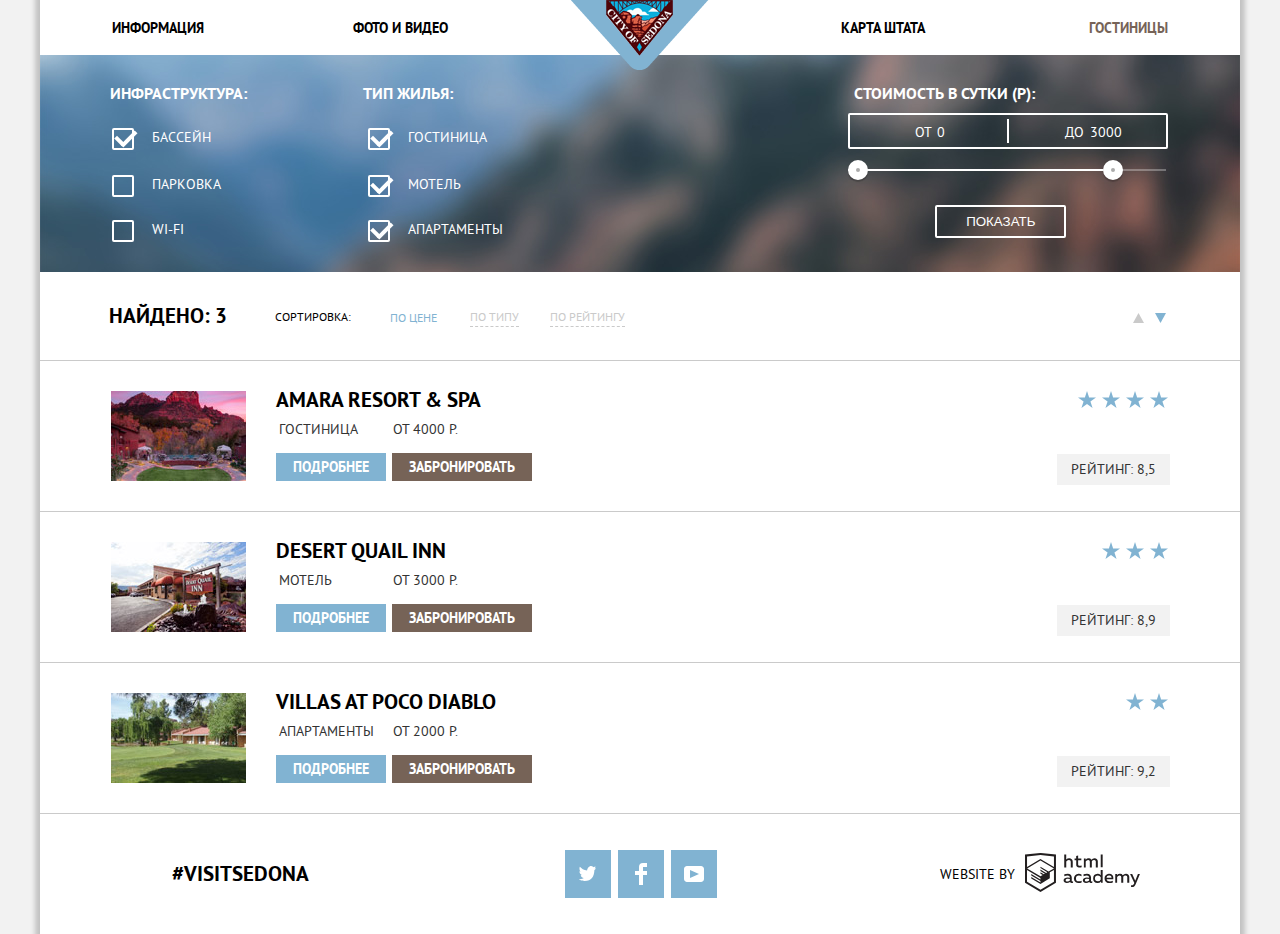
==== hotels.html @ 835b4b77 "Правки" ====
<!DOCTYPE html>
<html lang="ru">
    <head>
        <meta charset="utf-8">
        <title>HTML Academy: Седона</title>
        <link rel="stylesheet" type="text/css" href="css/normalize.css">
        <link rel="stylesheet" type="text/css" href="css/style.css">
    </head>
    <body class="page">
        <div class="container">
            <header class="main-header">
                <a class="wraper" href="index.html">
                    <img src="img/logo.png" alt="Sedona" width="138" height="70">
                </a>
        	    <nav class="main-nav">
        		    <ul class="nav-list">
        			    <li class="list-item"><a class="main-item" href="#">Информация</a></li>
        			    <li class="list-item"><a class="main-item" href="#">Фото и видео</a></li>
        			    <li class="list-item"><a class="main-item" href="#">Карта штата</a></li>
        			    <li class="list-item"><span class="main-item active">Гостиницы</span></li>
        		    </ul>
        	    </nav>
            </header>
            <main class="main-content">
                <section class="filtering">
                    <form method="post" action="#" class="filtering-list">
                        <div class="filter-item">
                            <h3 class="caption">Инфраструктура:</h3>
                            <ul>
                                <li class="pool-checkbox">
                                    <label for="pool" class="label-checkbox">
                                        <input type="checkbox" name="pool" id="pool" checked class="visually-hidden">
                                        <span class="indicator"></span>
                                        Бассейн
                                    </label>
                                </li>
                                <li class="parking-checkbox">
                                    <label for="parking" class="label-checkbox">
                                        <input type="checkbox" name="parking" id="parking" class="visually-hidden">
                                        <span class="indicator"></span>
                                        Парковка
                                    </label>
                                </li>
                                <li class="wi-fi-checkbox">
                                    <label for="wi-fi" class="label-checkbox">
                                        <input type="checkbox" name="wi-fi" id="wi-fi" class="visually-hidden">
                                        <span class="indicator"></span>
                                        Wi-fi
                                    </label>
                                </li>
                            </ul>
                        </div>
                        <div class="filter-item complex">
                            <h3 class="caption">Тип жилья:</h3>
                            <ul>
                                <li class="hotel-checkbox">
                                    <label for="hotel" class="label-checkbox">
                                        <input type="checkbox" name="hotel" id="hotel" checked class="visually-hidden">
                                        <span class="indicator"></span>
                                        Гостиница
                                    </label>
                                </li>
                                <li class="motel-checkbox">
                                    <label for="motel" class="label-checkbox">
                                        <input type="checkbox" name="motel" id="motel" checked class="visually-hidden">
                                        <span class="indicator"></span>
                                        Мотель
                                    </label>
                                </li>
                                <li class="apartment-checkbox">
                                    <label for="apartment" class="label-checkbox">
                                        <input type="checkbox" name="apartment" id="apartment" checked class="visually-hidden">
                                        <span class="indicator"></span>
                                        Апартаменты
                                    </label>
                                </li>
                            </ul>
                        </div>
                        <div class="filtering-cost">
                            <h3 class="caption">Стоимость в сутки (Р):</h3>
                            <div class="filtering-price">
                                <label class="price-min">от <input type="text" value="0"></label>
                                <label class="price-max">до <input type="text" value="3000"></label>
                            </div>
                            <div class="filtering-range">
                                <div class="range">
                                    <div class="bar"></div>
                                </div>
                                <div class="range-btn btn-min"></div>
                                <div class="range-btn btn-max"></div>
                            </div>
                            <button class="btn filtering-btn">Показать</button>
                        </div>
                    </form>
                </section>
                <section class="sorting">
                    <h2 class="visually-hidden">Сортировка</h2>
                    <span class="found">Найдено: 3</span>
                    <span class="sort">Сортировка:</span>
                    <ul class="sorting-of-type">
                        <li><span class="sorting-item active">По цене</span></li>
                        <li><a href="#" class="sorting-item">По типу</a></li>
                        <li><a href="#" class="sorting-item">По рейтингу</a></li>
                        <li class="sorting-arrows"><a href="#" class="up"><span class="visually-hidden">По возрастанию</span></a></li>
                        <li class="sorting-arrows"><a href="#" class="down active"><span class="visually-hidden">По убыванию</span></a></li>
                    </ul>
                </section>
                <section class="hotels">
                    <h1 class="visually-hidden">Отели</h1>
                    <article class="hotel hotels-amara">
                        <div class="wraper-img">
                            <img class="hotels-image" src="img/hotel-1.jpg" alt="Amara resort and spa" width="135" height="95">
                        </div>
                        <section class="parameter">
                            <h2 class="title"><a href="#">Amara resort &amp; spa</a></h2>
                            <table class="hotels-cost">
                                <tr>
                                    <td>Гостиница</td>
                                    <td>От 4000 Р.</td>
                                </tr>
                            </table>
                            <p class="hotels-btn">
                                <a href="#" class="btn btn-blue">Подробнее</a>
                                <a href="#" class="btn btn-brown">Забронировать</a>
                            </p>
                        </section>
                        <section class="score">
                            <div class="stars">
                                <span></span>
                                <span></span>
                                <span></span>
                                <span></span> 
                            </div>
                            <span class="rating">Рейтинг: 8,5</span>
                        </section>
                    </article>
                    <article class="hotel hotels-desert">
                        <div class="wraper-img">
                            <img class="hotels-image" src="img/hotel-2.jpg" alt="Desert quail inn" width="135" height="95">
                        </div>
                        <section class="parameter">
                            <h2 class="title"><a href="#">Desert quail inn</a></h2>
                            <table class="hotels-cost">
                                <tr>
                                    <td>Мотель</td>
                                    <td>От 3000 Р.</td>
                                </tr>
                            </table>
                            <p class="hotels-btn">
                                <a href="#" class="btn btn-blue">Подробнее</a>
                                <a href="#" class="btn btn-brown">Забронировать</a>
                            </p>
                        </section>
                        <section class="score">
                            <div class="stars">
                                <span></span>
                                <span></span>
                                <span></span>
                            </div>
                            <span class="rating">Рейтинг: 8,9</span>
                        </section>
                    </article>
                    <article class="hotel hotels-villas">
                        <div class="wraper-img">
                            <img class="hotels-image" src="img/hotel-3.jpg" alt="Villas at poco diablo" width="135" height="95">
                        </div>
                        <section class="parameter">
                            <h2 class="title"><a href="#">Villas at poco diablo</a></h2>
                            <table class="hotels-cost">
                                <tr>
                                    <td>Апартаменты</td>
                                    <td>От 2000 Р.</td>
                                </tr>
                            </table>
                            <p class="hotels-btn">
                                <a href="#" class="btn btn-blue">Подробнее</a>
                                <a href="#" class="btn btn-brown">Забронировать</a>
                            </p>
                        </section>
                        <section class="score">    
                            <div class="stars">
                                <span></span>
                                <span></span>
                            </div>
                            <span class="rating">Рейтинг: 9,2</span>
                        </section>
                    </article>
                </section>
            </main>
            <footer class="main-footer">
                <span class="visit">#VisitSedona</span>
                    <ul class="social">
                        <li><a href="#" class="social-item btn-tw"><span class="visually-hidden">Twitter</span></a></li>
                        <li><a href="#" class="social-item btn-fb"><span class="visually-hidden">Facebook</span></a></li>
                        <li><a href="#" class="social-item btn-yt"><span class="visually-hidden">Youtube</span></a></li>
                    </ul>
                <p class="academy">
                    <span class="web">Website by</span>
                    <a href="https://htmlacademy.ru/intensive/htmlcss"><span class="visually-hidden">HTML Academy</span></a>
                </p>
            </footer>
        </div>
    </body>
</html>
---- css/style.css ----
@font-face { 
  font-family: "PT Sans"; 
  src: url("../fonts/ptsans.woff2") format("woff2"); 
  font-weight: normal; 
  font-style: normal; 
}

@font-face { 
  font-family: "PT Sans"; 
  src: url("../fonts/ptsansbold.woff2") format("woff2"); 
  font-weight: bold; 
  font-style: normal; 
}

body {
	margin: 0;
	padding: 0;
	font-size: 14px;
	line-height: 21px;
	color: #333333;
	font-weight: normal;
	font-family: "PT Sans", "Arial", sans-serif;
	background-color: #f2f2f2;
	text-transform: uppercase;
}

.container {
	background-color: #ffffff;
	width: 1200px;
	margin: 0 auto;
	box-shadow: 0 0 5px 5px rgba(0, 1, 1, 0.2);
}

.title {
	font-size: 30px;
	line-height: 36px;
	color: #000000;
	font-weight: bold;
}

.caption {
	font-size: 21px;
	line-height: 21px;
	color: #000000;
	font-weight: bold;
}

.main-header {
	position: relative;
}

.main-header .wraper {
	position: absolute;
	left: 0;
	right: 0;
	margin: 0 auto;
	width: 138px;
	height: 70px;
	z-index: 1;
}

.main-nav .nav-list{
	display: flex;
	flex-wrap: wrap;
	list-style: none;
    font-weight: bold;
    margin: 0px;
    padding: 0 6%;
    line-height: 26px;
}

.main-nav li {
	width: 20%;
	height: 55px;
	display: flex;
	align-items: center;
	flex-shrink: 0;
}

.main-nav li:nth-child(1),
.main-nav li:nth-child(2) {
	justify-content: flex-start;
}

.main-nav li:nth-child(3),
.main-nav li:nth-child(4) {
	justify-content: flex-end;
}

.main-nav li:nth-child(2) {
	margin-right: 20%;
}

.list-item:nth-child(2) .main-item {
	padding-left: 30px;
}

.list-item:nth-child(3) .main-item {
	padding-right: 32px;
}

.main-nav a {
	color: #000000;
	text-decoration: none;
}

.main-nav a:hover {
	color: #81b3d2;
}

.main-nav a:focus {
	color: #b2b2b2;
}

.main-nav a:active {
	color: #9b8d84;
}

.welcome{
	background-image: url("../img/intro.jpg"); 
	background-repeat: no-repeat;
	background-position: 0 -55px;
	display: flex;
	justify-content: center;
	align-items: center;
	position: relative;
	width: 100%;
}

.welcome::after {
	content: "";
	width: 100%;
	height: 59px;
	background-image: url("../img/mask.png");
	background-repeat: no-repeat;
	position: absolute;
    top: 452px;
    left: 0px;
}

.welcome img {
	width: 458px;
	height: 352px;
	padding-top: 78px;
	padding-bottom: 79px;
}

.sedona {
	min-height: 214px;
	display: flex;
	flex-direction: column;
	justify-content: center;
	align-items: center;
}

.sedona b {
	font-size: 21px;
	line-height: 26px;
	padding-top: 24px;
	margin-bottom: 13px;
    width: 576px;
	text-align: center;
}

.sedona p {
	width: 576px;
	text-align: center;
	font-size: 14px;
	line-height: 26px;
}

.advantage-item {
	display: flex;
	justify-content: space-between;
	align-items: center;
}

.item-content {
	width: 314px;
	min-height: 210px;
	text-align: center;
	padding-left: 43px;
	padding-right: 43px;
	padding-top: 8px;
}

.item-content .caption {
	width: 153px;	
	margin-left: auto;
	margin-right: auto;
}

.item-content p {
	width: 303px;
}

.town .caption {
	padding-bottom: 5px;
}

.town p {
    width: 301px;
    padding-top: 5px;
    padding-left: 6px;
}

.bridge .caption {
	padding-bottom: 2px;
}

.bridge p {
	padding-top: 8px;
	padding-left: 5px;
}

.advantage-service ul {
	display: flex;
	list-style: none;
	margin: 0px;
    padding: 0px;
    min-height: 330px;
}	

.advantage-item {
    color: #ffffff;
    background-color: #81b3d2;
}

.advantage-item img {
	width: 800px;
	height: 256px;
}

.advantage-item .caption {
	color: #ffffff;
}

.advantages-list ul {
	list-style: none;
	margin: 0px;
    padding: 0px;
    min-height: 255px;
	display: flex;
}

.advantages-list {
	background-color: #eeeeee;
}

.item-content .area{
    width: 280px;
    padding-left: 0px;
}

.item-content .road {
	width: 270px;
	padding-left: 0px;
}

.item-list h3{
    padding-top: 20px;
}

.item-list p {
	padding-top: 10px;
	margin-left: auto;
	margin-right: auto;
}

.service-item {
	width: 314px;
	min-height: 170px;
	text-align: center;
	padding-left: 43px;
	padding-right: 43px;
	padding-top: 142px;
}

.service-item .caption {
	width: 153px;	
	margin-left: auto;
	margin-right: auto;
}

.service-item p {
	width: 303px;
	padding-top: 2px;
	padding-left: 5px;
}

.housing {
    background-image: url("../img/icon-1.svg");
    background-repeat: no-repeat;
    background-position: 162px 61px;
}

.food {
    background-image: url("../img/icon-3.svg");
    background-repeat: no-repeat;
    background-position: 158px 64px;
}

.souvenir {
    background-image: url("../img/icon-2.svg");
    background-repeat: no-repeat;
    background-position: 169px 58px;
}

.headline {
	width: 576px;
	margin: 0 auto;
	text-align: center;
	padding-top: 28px;
}

.headline p {
	line-height: 24px;
	margin-bottom: 47px;
}

.headline .btn-brown {
	font-size: 21px;
	line-height: 26px;
	display: inline-block;
	width: 570px;
	padding-top: 29px;
	padding-bottom: 29px;
}

.form {
	min-height: 767px;
	position: relative;
}

.form-search {
	position: absolute;
	width: 570px;
	min-height: 395px;
	top: 293px;
	left: 315px;
	background: #ffffff;
	box-shadow: 0 6px 7px 5px rgba(0, 1, 1, 0.2);
}

.form-search .wraper-form {
	margin: 56px 57px;
}

.form-search input[type="text"] {
	width: 314px;
	height: 36px;
	margin-right: 0px;
	padding-left: 11px;
	padding-right: 20px;
	margin-left: 15px;
	border: none;
}

.form-search .date-on {
	margin-bottom: 28px;
	position: relative;
}

.date-on input[type="text"] {
	margin-left: 19px;
}

.form-search .date-off {
	margin-bottom: 32px;
	position: relative;
}

.date .field {
	margin-left: 5px;
}

.form-people input[type="text"] {
	width: 35px;
	height: 30px;
	padding-left: 40px;
	padding-right: 40px;
	margin-bottom: 40px;
}

.form-people input[type="text"] {
	margin-left: 34px;
	height: 36px;
	text-align: center;
}

.calendar {
	background-image: url("../img/calendar-gray.svg");
	background-repeat: no-repeat;
	background-color: transparent;
	border: none;
	width: 25px;
	height: 25px;
	position: absolute;
	top: 7px;
	right: 4px;
	outline: none;
}

.calendar:hover {
	background-image: url("../img/calendar.svg");
	background-repeat: no-repeat;
}

.calendar:focus,
.calendar:active {
	background-image: url("../img/calendar-blue.svg");
	background-repeat: no-repeat;
}

.form-people .baby {
	margin-left: 50px;
}

.baby input[type="text"] {
	margin-left: 20px;
}

.form-people {
	position: relative;
}

.form-people button {
    position: absolute;
    background-color: transparent;
    border: none;
    font-weight: bold;
    font-size: 20px;
    color: #a9a9a9;
    width: 25px;
    height: 25px;
}

.form-people button:hover {
	color: #000000;
}

.form-people button:focus, 
.form-people button:active {
	color: #81b3d2;
}

.form-people .minus {
	top: 6px;
	left: 117px;
}

.form-people .plus {
	top: 7px;
	left: 192px;
}

.form-people .minus-two {
	top: 6px;
	right: 82px;
}

.form-people .plus-two {
	top: 7px;
	right: 6px;
}

.form-search .btn-blue {
	font-size: 21px;
	line-height: 26px;
	width: 100%;
	height: 58px;
	border: 1px solid #81b3d2;
}

.map {
	height: 473px;
}

.map img {
	width: 1200px;
	height: 593px;
}

.form-search label {
    color: #000000;
    font-weight: bold;
}

.form-search input::placeholder {
	color: #000000;
	text-transform: uppercase;
}

.btn {
	color: #ffffff;
	text-decoration: none;
	font-weight: bold;
	text-transform: uppercase;
}

.btn-brown {
	background-color: #766357;
}

.btn-brown:hover {
    background-color: #604e43;
}

.btn-brown:focus,
.btn-brown:active {
	background-color: #503e33;
    color: rgba(255, 255, 255, 0.5);
} 

.btn-blue {
	background-color: #81b3d2;
}

.btn-blue:hover {
	background-color: #669ec0;
}

.btn-blue:focus,
.btn-blue:active {
	background-color: #5496bd;
    color: rgba(255, 255, 255, 0.5);
}

.btn-fb:focus,
.btn-fb:active {
	background-image: url("../img/fb-icon-2.svg");
}

.btn-tw:focus,
.btn-tw:active {
	background-image: url("../img/twitter-2.svg");
}

.btn-yt:focus,
.btn-yt:active {
	background-image: url("../img/youtube-2.svg");
}

.field {
	color: #333333;
	font-weight: bold;
	background-color: #f2f2f2;
}

.field:hover {
	background-color: #ebebeb;
}

.field:focus,
.field:active {
	background-color: #ffffff;
	border: 1px solid #e5e5e5;
	outline: 0;
}



.main-footer {
	display: flex;
	justify-content: space-between;
	min-height: 120px;
	align-items: center;
	position: relative;
	top: 0;
	left: 0;
	background-color: rgba(255, 255, 255, 0.7);
}

.main-footer .visit {
	color: #000000;
	font-weight: bold;
	font-size: 21px;
	line-height: 26px;
	padding-left: 132px;
}

.social {
	list-style: none;
    font-weight: bold;
    margin: 0px;
    padding: 0px;
	display: flex;
	justify-content: space-between;
	width: 152px;
	padding-left: 47px;
	padding-top: 5px;
}

.social-item {
	display: inline-block;
	width: 46px;
	height: 48px;
}

.social a{
    color: #ffffff;
	text-decoration: none;
	background-color: #81b3d2;
}

.social a:hover {
    background-color: #669ec0;
}

.social a:focus,
.social a:active {
	background-color: #5496bd;
    color: rgba(255, 255, 255, 0.5);
}

.btn-tw {
	background: #81b3d2 url("../img/twitter.svg") no-repeat 50% 50%;
}

.btn-fb {
	background: #81b3d2 url("../img/fb-icon.svg") no-repeat 50% 50%;
}

.btn-yt {
	background: #81b3d2 url("../img/youtube.svg") no-repeat 50% 50%;
}

.academy {
	display: flex;
	width: 205px;
	justify-content: flex-end;
	align-items: center;
	font-size: 14px;
	line-height: 26px;
	margin-left: 10px;
	padding-right: 100px;
	padding-bottom: 1px;
}

.academy .web {
	font-weight: normal;
	color: #000000;
	
}

.academy a {
	display: block;
	width: 115px;
	height: 41px;
	background: url("../img/logo-htmlacademy.svg") no-repeat;
	margin-left: 10px;	
}

.academy a:hover {
	background: url("../img/logo-htmlacademy-blue.svg") no-repeat;
}

.academy a:focus,
.academy a:active {
	background: url("../img/logo-htmlacademy-gray.svg") no-repeat;
}

.visually-hidden {
	position: absolute;
	width: 1px;
	height: 1px;
	margin: -1px;
	border: 0;
	padding: 0;
	white-space: nowrap;
	clip-path: inset(100%);
	clip: rect(0 0 0 0);
	overflow: hidden;
}

/*Hotels*/

.main-nav .active {
    color: #766357;
}

.page .main {
	background-color: #fefefe;
}

.filtering {
	background-image: url("../img/filter.jpg");
	background-repeat: no-repeat;
	background-position: 0 -55px;
	min-height: 205px;
	width: 100%;
}

.filtering-cost {
	width: 395px;
	padding-left: 7px;
}

.filter-item,
.filtering-cost {
	color: #ffffff;
	padding-top: 12px;

}

.filter-item {
	width: 240px;
	align-self: flex-start;
	min-height: 205px;
}

.filter-item h3,
.filtering-cost h3 {
	color: #ffffff;
	font-size: 16px;
	line-height: 21px;
}

.complex h3 {
	padding-left: 15px;
}

.filtering-cost h3 {
	padding-left: 6px;
    margin-bottom: 9px;
}

.filtering-price {
	position: relative;
	width: 316px;
	border: 2px solid #ffffff;
	height: 32px;
	margin-bottom: 20px;
	border-radius: 2px;
	font-size: 0;
}

.filtering-price::after {
	content: "";
	width: 2px;
	height: 24px;
	position: absolute;
	top: 50%;
	left: 50%;
	background: #ffffff;
	transform: translate(-50%, -50%);
}

.filtering-price .price-min,
.filtering-price .price-max {
	display: inline-block;
	vertical-align: top;
	font-size: 14px;
	line-height: 32px;
	padding-left: 65px;
	width: 90px;
	cursor: pointer;
}

.filtering-price .price-max {
	padding-left: 60px;
}

.filtering-price input {
	color: inherit;
	font: inherit;
	width: 50px;
	margin: 0;
	border: none;
	outline: 0;
	background: 0;
}

.filtering-range {
	width: 318px;
	position: relative;
	margin-bottom: 34px;
}

.filtering-range .range {
	height: 2px;
	background: rgba(255, 255, 255, 0.3);
}

.filtering-range .bar {
	width: 80%;
	height: 2px;
	background: #ffffff;
}

.range-btn {
	width: 4px;
	height: 4px;
	background: #ababab;
	border: 8px solid #ffffff;
	border-radius: 50%;
	position: absolute;
	top: -9px;
	cursor: pointer;
	box-shadow: 0 2px 1px 0 rgba(0, 1, 1, 0.2);
}

.btn-min {
	left: 0;
}

.btn-max {
    left: 80%;
}

.range-btn:hover {
	background: #ababab;
}

.range-btn:active,
.range-btn:focus {
    background: #ababab;
    transform: scale(1.2);
}

.filtering-btn {
	display: block;
	background-color: transparent;
	border: 2px solid #ffffff;
	padding: 7px 29px;
	border-radius: 2px;
	outline: 0;
	cursor: pointer;
	margin-left: 87px;
	margin-bottom: 0px;
	font-weight: normal;
	text-align: center;
}

.filtering-btn:hover {
	background-color: #ffffff;
	color: #000000;
}

.label-checkbox {
	position: relative;
	padding-left: 40px;
	cursor: pointer;
}

.label-checkbox input[type="checkbox"] + .indicator {
	position: absolute;
	top: 0;
	left: 0;
	width: 18px;
	height: 18px;
	border: 2px solid #ffffff;
	border-radius: 2px;
}

.label-checkbox input[type="checkbox"]:focus + .indicator {
	outline: thin dotted;
	outline: 5px auto -webkit-focus-ring-color;
}
 
.label-checkbox input[type="checkbox"]:checked + .indicator::before,
.label-checkbox input[type="checkbox"]:checked + .indicator::after {
	content: "";
	position: absolute;
	width: 15px;
	height: 4px;
	background: #ffffff;
	top: 8px;
	left: 1px;
}

.label-checkbox input[type="checkbox"]:checked + .indicator::before {
    transform: rotate(45deg);
    left: 0px;
    width: 11px;
    top: 9px;
}

.label-checkbox input[type="checkbox"]:checked + .indicator::after {
    transform: rotate(-45deg);
    left: 5px;
    width: 20px;
    top: 7px;
}

.label-checkbox input[type="checkbox"]:disabled + .indicator {
	border-color: rgba(255, 255, 255, 0.3);
}

.label-checkbox input[type="checkbox"]:checked:disabled + .indicator::after,
.label-checkbox input[type="checkbox"]:checked:disabled + .indicator::before {
	background: rgba(255, 255, 255, 0.3);
}

.filter-item ul {
	list-style: none;
	margin: 0px;
	padding: 0px;
}

.filter-item li {
	margin-bottom: 22px;
	margin-left: 2px;
	padding-top: 5px;
}

.filter-item .pool-checkbox,
.complex .hotel-checkbox {
	padding-top: 7px;
}

.filter-item .parking-checkbox,
.complex .motel-checkbox {
	padding-top: 4px;
}

.filter-item .wi-fi-checkbox,
.complex .apartment-checkbox {
	padding-top: 2px;
}

.complex li {
	margin-left: 20px;
}

.filtering-cost ul {
	list-style: none;
	margin: 0px;
	padding: 0px;
}

.filtering form {
	padding-left: 70px;
	display: flex;
}

.complex {
	padding-right: 255px;
}

.sorting {
	padding-left: 45px;
	display: flex;
	align-items: center;
}

.sorting-of-type {
	list-style: none;
	margin: 0px;
	padding: 0px;
	display: flex;
	width: 850px;   
}

.sorting-of-type li {
	display: flex;
	height: 85px;
	align-items: center;
	padding-top: 5px;
	justify-content: flex-start;
	
}

.sorting-of-type li:not(.sorting-arrows) {
	width: 80px;
}

.sorting-of-type .sorting-arrows {
	justify-content: flex-end;
	margin: 0 auto;
}

.sorting-of-type li:not(.active) {
	padding-top: 3px;
}

.sorting span {
	color: #000000;
}

.sorting .found {
	font-weight: bold;
	font-size: 21px;
	line-height: 26px;
}

.sorting:not(.found) {
	font-size: 12px;
	line-height: 18px;
}

.sorting .sort {
	padding-top: 2px;
	padding-right: 15px;
}

.sorting-arrows .up{
	position: relative;
	background-image: url("../img/icon-up-dir-gray.svg");
	background-repeat: no-repeat;
	width: 12px;
	height: 10px;
	left: 374px;
    border: none;
}

.sorting-arrows .down {
	position: relative;
	background-image: url("../img/icon-down-dir-gray.svg");
	background-repeat: no-repeat;
	width: 12px;
	height: 10px;
	left: 126px;
	border: none;
}

.sorting-arrows .up:hover {
    background: url("../img/icon-up-dir.svg") no-repeat;
    border: none;
}

.sorting-arrows .down:hover {
    background: url("../img/icon-down-dir.svg") no-repeat;
    border: none;
}

.sorting-arrows .up:focus,
.sorting-arrows .up:active {
    background: url("../img/icon-up-dir-blue.svg") no-repeat;
    border: none;
}

.sorting-arrows .down:focus,
.sorting-arrows .down:active {
	background: url("../img/icon-down-dir-blue.svg") no-repeat;
    border: none;
}

.sorting-arrows .active {
	background: url("../img/icon-down-dir-blue.svg") no-repeat;
}

.sorting-of-type a {
	text-decoration: none;
	color: #cacaca;
	border-bottom: 1px dashed #cacaca;
}

.sorting-of-type a:hover {
	color: #81b3d2;
	border-bottom: 1px dashed #81b3d2;
}

.sorting-of-type a:focus,
.sorting-of-type a:active {
	color: #000000;
	border-bottom: none;
}

.sorting-of-type .active {
	color: #81b3d2;
}

.sorting-arrows a:hover {
	color: #000000;
}

.sorting-arrows a:focus,
.sorting-arrows a:active {
	color: #81b3d2;
}

.sorting-arrows .active {
	color: #81b3d2;
}

.found {
	display: inline-block;
    margin: 0 auto;
}

.sort {
	display: inline-block;
    margin: 0 auto;
}

.sorting-arrows:last-child {
	padding-right: 70px;
}

.hotel {
	border-top: 1px solid #cacaca;
	display: flex;
	align-items: flex-start;
	justify-content: flex-start;
	padding: 0 70px;
	padding-top: 30px;
	padding-bottom: 26px;
}

.hotel .wraper-img {
	height: 90px;
	overflow: hidden;
	padding-left: 1px;
}

.hotel img {
	height: 100%;
}

.hotels {
	display: flex;
	flex-direction: column;
}

.hotels .hotels-villas {
	border-bottom: 1px solid #cacaca;
}

.hotels-btn {
	margin: 0;
	padding: 0;
	margin-top: 14px;
}

.hotels-btn .btn {
	padding: 5px 17px;
}

.hotels-btn .btn-brown {
	margin-left: 2px;
}

.title a {
	color: #000000;
	text-decoration: none;
}

.title a:hover {
	color: #81b3d2;
}

.title a:focus,
.title a:active {
	color: #b2b2b2;
}

.hotels .rating {
	background-color: #f2f2f2;
}

.hotel .title {
	font-size: 21px;
	line-height: 18px;
	margin: 0;
	padding: 0;
	margin-bottom: 7px;
}

.hotel td {
	width: 110px;
}

.parameter {
	width: 363px;
	margin-left: 30px;
}

.score {
	display: flex;
	flex-direction: column;
	align-items: flex-end;
	margin-left: auto;
}

.stars span {
	display: inline-block;
	width: 20px;
	height: 17px;
	background-image: url("../img/star.svg");
	background-repeat: no-repeat;
	margin-bottom: 40px;
}

.score .rating {
    padding: 5px 14px;
}
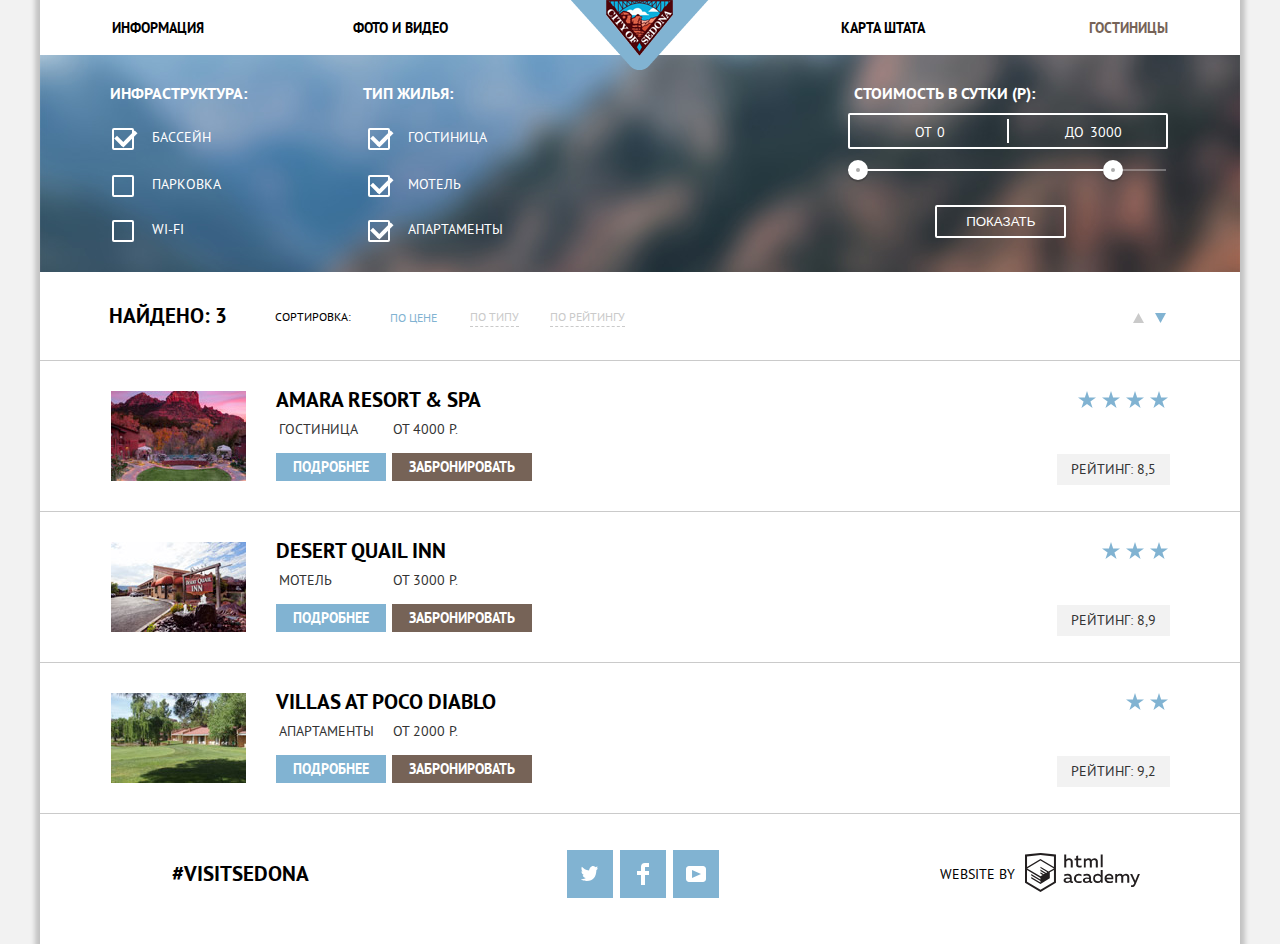
==== commit 061b475b: "Правки" ====
--- a/hotels.html
+++ b/hotels.html
@@ -23,7 +23,7 @@
             </header>
             <main class="main-content">
                 <section class="filtering">
-                    <form method="post" action="#" class="filtering-list">
+                    <form method="post" action="https://echo.htmlacademy.ru/" class="filtering-list">
                         <div class="filter-item">
                             <h3 class="caption">Инфраструктура:</h3>
                             <ul>
--- a/css/style.css
+++ b/css/style.css
@@ -1,15 +1,28 @@
 @font-face { 
   font-family: "PT Sans"; 
-  src: url("../fonts/ptsans.woff2") format("woff2"); 
+  src: url("../fonts/ptsans.woff2") format("woff2"), url("../fonts/ptsans.woff") format("woff"); 
   font-weight: normal; 
   font-style: normal; 
 }
 
 @font-face { 
   font-family: "PT Sans"; 
-  src: url("../fonts/ptsansbold.woff2") format("woff2"); 
+  src: url("../fonts/ptsansbold.woff2") format("woff2"), url("../fonts/ptsansbold.woff") format("woff"); 
   font-weight: bold; 
   font-style: normal; 
+}
+
+@keyframes open{
+	0% {transform: translateX(-2000px);}
+	70% {transform: translateX(30px);}
+	90% {transform: translateX(-10px);}
+	100% {transform: translateX(0px);}
+}
+
+@keyframes shake{
+	0%, 100% {transform: translateX(0px);}
+	10%, 30%, 50%, 70%, 90% {transform: translateX(-10px);}
+	20%, 40%, 60%, 80% {transform: translateX(10px);}
 }
 
 body {
@@ -146,7 +159,8 @@
 }
 
 .sedona {
-	min-height: 214px;
+	padding-top: 35px;
+	padding-bottom: 37px;
 	display: flex;
 	flex-direction: column;
 	justify-content: center;
@@ -172,35 +186,35 @@
 .advantage-item {
 	display: flex;
 	justify-content: space-between;
-	align-items: center;
 }
 
 .item-content {
 	width: 314px;
-	min-height: 210px;
 	text-align: center;
-	padding-left: 43px;
-	padding-right: 43px;
-	padding-top: 8px;
+	padding: 27px 43px;
 }
 
 .item-content .caption {
-	width: 153px;	
+	width: 175px;	
 	margin-left: auto;
 	margin-right: auto;
 }
 
+.item-content .tourist {
+	width: 160px;
+}
+
 .item-content p {
 	width: 303px;
 }
 
 .town .caption {
-	padding-bottom: 5px;
+	padding-bottom: 3px;
 }
 
 .town p {
     width: 301px;
-    padding-top: 5px;
+    padding-top: 6px;
     padding-left: 6px;
 }
 
@@ -218,7 +232,7 @@
 	list-style: none;
 	margin: 0px;
     padding: 0px;
-    min-height: 330px;
+    padding-bottom: 18px;
 }	
 
 .advantage-item {
@@ -239,8 +253,8 @@
 	list-style: none;
 	margin: 0px;
     padding: 0px;
-    min-height: 255px;
-	display: flex;
+	display: flex;
+	padding-bottom: 17px;
 }
 
 .advantages-list {
@@ -258,22 +272,22 @@
 }
 
 .item-list h3{
-    padding-top: 20px;
+    padding-bottom: 2px;
 }
 
 .item-list p {
-	padding-top: 10px;
+	padding-top: 8px;
 	margin-left: auto;
 	margin-right: auto;
 }
 
 .service-item {
 	width: 314px;
-	min-height: 170px;
 	text-align: center;
 	padding-left: 43px;
 	padding-right: 43px;
 	padding-top: 142px;
+	padding-bottom: 50px;
 }
 
 .service-item .caption {
@@ -310,50 +324,57 @@
 	width: 576px;
 	margin: 0 auto;
 	text-align: center;
-	padding-top: 28px;
+	padding-top: 26px;
 }
 
 .headline p {
 	line-height: 24px;
-	margin-bottom: 47px;
+	margin-bottom: 45px;
 }
 
 .headline .btn-brown {
 	font-size: 21px;
 	line-height: 26px;
 	display: inline-block;
-	width: 570px;
-	padding-top: 29px;
-	padding-bottom: 29px;
+	vertical-align: top;
+	width: 568px;
+	padding-top: 30px;
+	padding-bottom: 30px;
 }
 
 .form {
-	min-height: 767px;
 	position: relative;
 }
 
 .form-search {
 	position: absolute;
-	width: 570px;
-	min-height: 395px;
-	top: 293px;
-	left: 315px;
+	width: 568px;
+	top: 291px;
+	left: 316px;
 	background: #ffffff;
 	box-shadow: 0 6px 7px 5px rgba(0, 1, 1, 0.2);
 }
 
-.form-search .wraper-form {
-	margin: 56px 57px;
+.form-search form {
+	margin: 56px 56px;
+}
+
+.date {
+	display: flex;
+	justify-content: space-between;
+	align-items: center;
+	padding-bottom: 4px;
 }
 
 .form-search input[type="text"] {
-	width: 314px;
+	width: 345px;
 	height: 36px;
 	margin-right: 0px;
 	padding-left: 11px;
 	padding-right: 20px;
 	margin-left: 15px;
 	border: none;
+	box-sizing:border-box;
 }
 
 .form-search .date-on {
@@ -366,7 +387,7 @@
 }
 
 .form-search .date-off {
-	margin-bottom: 32px;
+	margin-bottom: 28px;
 	position: relative;
 }
 
@@ -374,18 +395,34 @@
 	margin-left: 5px;
 }
 
-.form-people input[type="text"] {
-	width: 35px;
-	height: 30px;
-	padding-left: 40px;
-	padding-right: 40px;
-	margin-bottom: 40px;
-}
-
-.form-people input[type="text"] {
-	margin-left: 34px;
-	height: 36px;
+.wraper-push {
+	display: inline-block;
+	vertical-align: baseline;
+	margin: 0;
+	padding: 0;
+	border: none;
+	margin-left: 35px;
+	background-color: #f2f2f2;
+	height: 38px;
+	margin-bottom: 53px;
+}
+
+.wraper-push input[type="text"] {
+	width: 36px;
+	padding: 0;
+	margin: 0;
 	text-align: center;
+	box-sizing:border-box;
+	display: inline-block;
+	vertical-align: top;
+}
+
+.push-child {
+	margin-left: 19px;
+}
+
+.form-people .baby {
+	margin-left: 50px;
 }
 
 .calendar {
@@ -399,6 +436,7 @@
 	top: 7px;
 	right: 4px;
 	outline: none;
+	cursor: pointer;
 }
 
 .calendar:hover {
@@ -412,56 +450,24 @@
 	background-repeat: no-repeat;
 }
 
-.form-people .baby {
-	margin-left: 50px;
-}
-
-.baby input[type="text"] {
-	margin-left: 20px;
-}
-
-.form-people {
-	position: relative;
-}
-
-.form-people button {
-    position: absolute;
+.wraper-push .push {
     background-color: transparent;
     border: none;
     font-weight: bold;
     font-size: 20px;
     color: #a9a9a9;
-    width: 25px;
-    height: 25px;
+    width: 36px;
+    height: 36px;
 }
 
 .form-people button:hover {
 	color: #000000;
+	cursor: pointer;
 }
 
 .form-people button:focus, 
 .form-people button:active {
 	color: #81b3d2;
-}
-
-.form-people .minus {
-	top: 6px;
-	left: 117px;
-}
-
-.form-people .plus {
-	top: 7px;
-	left: 192px;
-}
-
-.form-people .minus-two {
-	top: 6px;
-	right: 82px;
-}
-
-.form-people .plus-two {
-	top: 7px;
-	right: 6px;
 }
 
 .form-search .btn-blue {
@@ -474,11 +480,18 @@
 
 .map {
 	height: 473px;
+	position: relative;
 }
 
 .map img {
 	width: 1200px;
 	height: 593px;
+}
+
+iframe {
+	position: absolute;
+	top: 0;
+	left: 0;
 }
 
 .form-search label {
@@ -518,6 +531,7 @@
 
 .btn-blue:hover {
 	background-color: #669ec0;
+	cursor: pointer;
 }
 
 .btn-blue:focus,
@@ -558,17 +572,30 @@
 	outline: 0;
 }
 
-
+.form-open {
+    animation-name: open;
+    animation-duration: 0.6s;
+}
+
+.form-error {
+	animation-name: shake;
+    animation-duration: 0.6s;
+}
+
+.form-close {
+	display: none;
+}
 
 .main-footer {
 	display: flex;
 	justify-content: space-between;
-	min-height: 120px;
 	align-items: center;
 	position: relative;
 	top: 0;
 	left: 0;
 	background-color: rgba(255, 255, 255, 0.7);
+	padding-top: 25px;
+	padding-bottom: 35px;
 }
 
 .main-footer .visit {
@@ -593,6 +620,7 @@
 
 .social-item {
 	display: inline-block;
+	vertical-align: baseline;
 	width: 46px;
 	height: 48px;
 }
@@ -627,12 +655,12 @@
 
 .academy {
 	display: flex;
-	width: 205px;
+	width: 211px;
 	justify-content: flex-end;
 	align-items: center;
 	font-size: 14px;
 	line-height: 26px;
-	margin-left: 10px;
+	
 	padding-right: 100px;
 	padding-bottom: 1px;
 }
@@ -687,8 +715,8 @@
 	background-image: url("../img/filter.jpg");
 	background-repeat: no-repeat;
 	background-position: 0 -55px;
-	min-height: 205px;
 	width: 100%;
+	padding-bottom: 10px;
 }
 
 .filtering-cost {
@@ -700,13 +728,12 @@
 .filtering-cost {
 	color: #ffffff;
 	padding-top: 12px;
-
 }
 
 .filter-item {
 	width: 240px;
 	align-self: flex-start;
-	min-height: 205px;
+
 }
 
 .filter-item h3,
@@ -830,6 +857,7 @@
 	margin-bottom: 0px;
 	font-weight: normal;
 	text-align: center;
+	cursor: pointer;
 }
 
 .filtering-btn:hover {
@@ -1076,11 +1104,13 @@
 
 .found {
 	display: inline-block;
+	vertical-align: top;
     margin: 0 auto;
 }
 
 .sort {
 	display: inline-block;
+	vertical-align: top;
     margin: 0 auto;
 }
 
@@ -1175,6 +1205,7 @@
 
 .stars span {
 	display: inline-block;
+	vertical-align: baseline;
 	width: 20px;
 	height: 17px;
 	background-image: url("../img/star.svg");
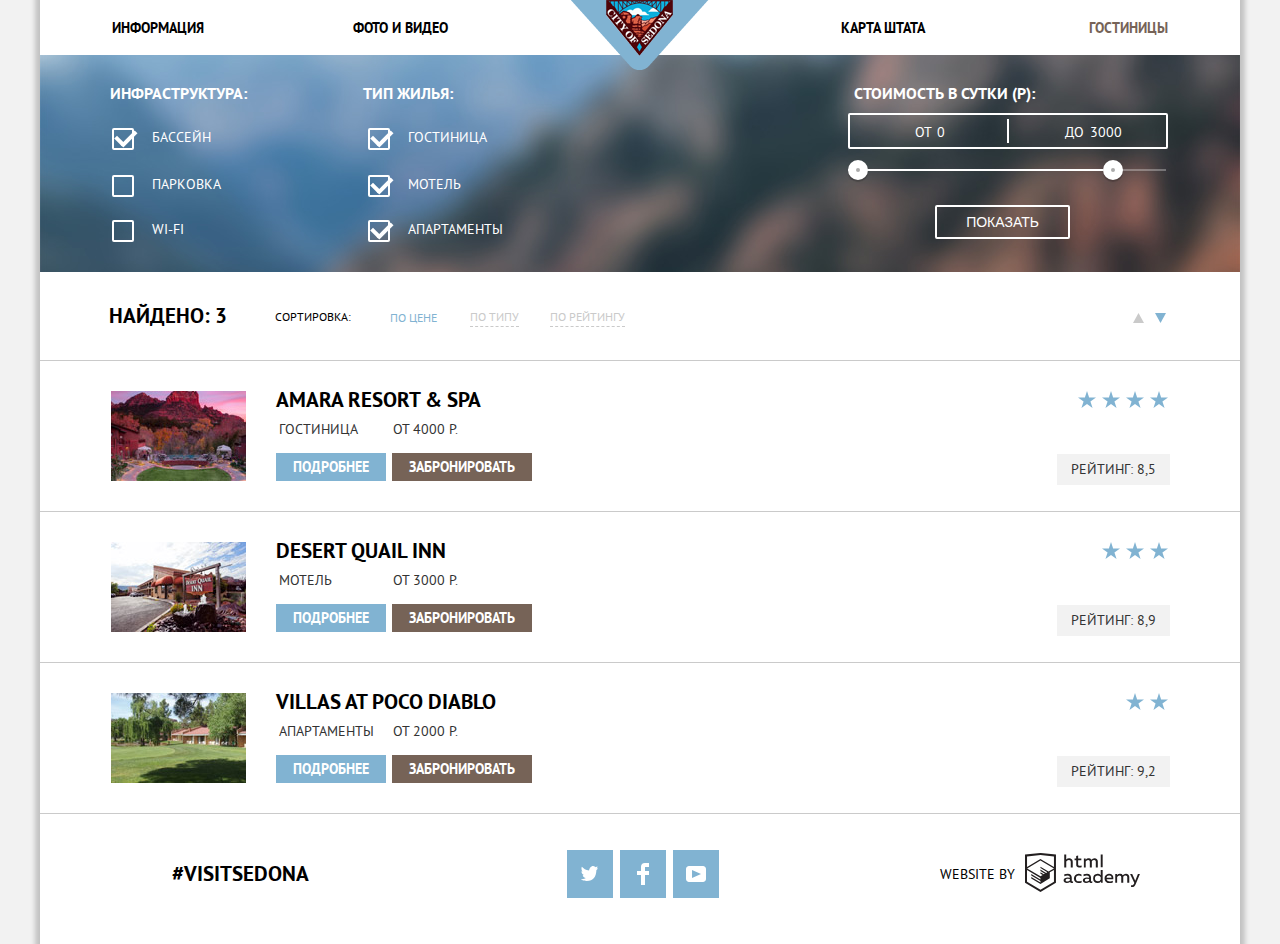
==== commit b03d5568: "Правки" ====
--- a/hotels.html
+++ b/hotels.html
@@ -4,7 +4,7 @@
         <meta charset="utf-8">
         <title>HTML Academy: Седона</title>
         <link rel="stylesheet" type="text/css" href="css/normalize.css">
-        <link rel="stylesheet" type="text/css" href="css/style.css">
+        <link rel="stylesheet" type="text/css" href="css/style-min.css">
     </head>
     <body class="page">
         <div class="container">
@@ -201,4 +201,4 @@
             </footer>
         </div>
     </body>
-</html>+</html>
--- a/css/style-min.css
+++ b/css/style-min.css
@@ -0,0 +1 @@
+.btn,body{text-transform:uppercase}.form-error,.form-open{animation-duration:.6s}.filtering-price::after,.welcome::after{content:''}.btn,.main-nav a,.social a,.sorting-of-type a,.title a{text-decoration:none}@font-face{font-family:'PT Sans';font-weight:400;font-style:normal;src:url(../fonts/ptsans.woff2) format('woff2'),url(../fonts/ptsans.woff) format('woff')}@font-face{font-family:'PT Sans';font-weight:700;font-style:normal;src:url(../fonts/ptsansbold.woff2) format('woff2'),url(../fonts/ptsansbold.woff) format('woff')}@keyframes open{0%{transform:translateX(-2000px)}70%{transform:translateX(30px)}90%{transform:translateX(-10px)}100%{transform:translateX(0)}}@keyframes shake{0%,100%{transform:translateX(0)}10%,30%,50%,70%,90%{transform:translateX(-10px)}20%,40%,60%,80%{transform:translateX(10px)}}body{font-family:'PT Sans',Arial,sans-serif;font-size:14px;font-weight:400;line-height:21px;margin:0;padding:0;color:#333;background-color:#f2f2f2}.btn,.caption,.field,.form-search label,.main-footer .visit,.social,.title,.wraper-push .push{font-weight:700}.container{width:1200px;margin:0 auto;background-color:#fff;box-shadow:0 0 5px 5px rgba(0,1,1,.2)}.title{font-size:30px;line-height:36px;color:#000}.caption{font-size:21px;line-height:21px;color:#000}.main-header{position:relative}.main-header .wraper{position:absolute;z-index:1;right:0;left:0;width:138px;height:70px;margin:0 auto}.main-nav .nav-list{font-weight:700;line-height:26px;display:flex;margin:0;padding:0 6%;list-style:none;flex-wrap:wrap}.main-nav li{display:flex;width:20%;height:55px;align-items:center;flex-shrink:0}.welcome,.welcome::after{width:100%;background-repeat:no-repeat}.main-nav li:nth-child(1),.main-nav li:nth-child(2){justify-content:flex-start}.main-nav li:nth-child(3),.main-nav li:nth-child(4){justify-content:flex-end}.main-nav li:nth-child(2){margin-right:20%}.list-item:nth-child(2) .main-item{padding-left:30px}.list-item:nth-child(3) .main-item{padding-right:32px}.main-nav a{color:#000}.main-nav a:hover{color:#81b3d2}.main-nav a:focus{color:#b2b2b2}.main-nav a:active{color:#9b8d84}.welcome{position:relative;display:flex;background-image:url(../img/intro.jpg);background-position:0 -55px;justify-content:center;align-items:center}.hotels,.sedona{flex-direction:column}.welcome::after{position:absolute;top:452px;left:0;height:59px;background-image:url(../img/mask.png)}.welcome img{width:458px;height:352px;padding-top:78px;padding-bottom:79px}.sedona b,.sedona p{line-height:26px;width:576px;text-align:center}.sedona{display:flex;padding-top:35px;padding-bottom:37px;justify-content:center;align-items:center}.sedona b{font-size:21px;margin-bottom:13px;padding-top:24px}.sedona p{font-size:14px}.advantage-item{display:flex;justify-content:space-between;color:#fff;background-color:#81b3d2}.date,.main-footer{justify-content:space-between}.item-content{width:314px;padding:27px 43px;text-align:center}.item-content .caption{width:175px;margin-right:auto;margin-left:auto}.item-content .tourist{width:160px}.item-content p{width:303px}.town .caption{padding-bottom:3px}.town p{width:301px;padding-top:6px;padding-left:6px}.bridge .caption{padding-bottom:2px}.bridge p{padding-top:8px;padding-left:5px}.advantage-service ul{display:flex;margin:0;padding:0 0 18px;list-style:none}.advantage-item img{width:800px;height:256px}.advantage-item .caption{color:#fff}.advantages-list ul{display:flex;margin:0;padding:0 0 17px;list-style:none}.advantages-list{background-color:#eee}.item-content .area{width:280px;padding-left:0}.item-content .road{width:270px;padding-left:0}.item-list h3{padding-bottom:2px}.item-list p{margin-right:auto;margin-left:auto;padding-top:8px}.service-item{width:314px;text-align:center;padding:142px 43px 50px}.service-item .caption{width:153px;margin-right:auto;margin-left:auto}.service-item p{width:303px;padding-top:2px;padding-left:5px}.housing{background-image:url(../img/icon-1.svg);background-repeat:no-repeat;background-position:162px 61px}.food{background-image:url(../img/icon-3.svg);background-repeat:no-repeat;background-position:158px 64px}.souvenir{background-image:url(../img/icon-2.svg);background-repeat:no-repeat;background-position:169px 58px}.headline{width:576px;margin:0 auto;padding-top:26px;text-align:center}.headline p{line-height:24px;margin-bottom:45px}.headline .btn-brown{font-size:21px;line-height:26px;display:inline-block;width:568px;padding-top:30px;padding-bottom:30px;vertical-align:top}.form{position:relative}.form-search{position:absolute;top:291px;left:316px;width:568px;background:#fff;box-shadow:0 6px 7px 5px rgba(0,1,1,.2)}.calendar,.calendar:hover{background-repeat:no-repeat}.form-search form{margin:56px}.form-search .date-off,.form-search .date-on{position:relative;margin-bottom:28px}.date{display:flex;padding-bottom:4px;align-items:center}.form-search input[type=text]{box-sizing:border-box;width:345px;height:36px;margin-right:0;margin-left:15px;padding-right:20px;padding-left:11px;border:none}.date-on input[type=text]{margin-left:19px}.date .field{margin-left:5px}.wraper-push{display:inline-block;height:38px;margin:0 0 53px 35px;padding:0;vertical-align:baseline;border:none;background-color:#f2f2f2}.calendar,.wraper-push .push{border:none;background-color:transparent}.wraper-push input[type=text]{display:inline-block;box-sizing:border-box;width:36px;margin:0;padding:0;text-align:center;vertical-align:top}.push-child{margin-left:19px}.form-people .baby{margin-left:50px}.calendar{position:absolute;top:7px;right:4px;width:25px;height:25px;cursor:pointer;outline:0;background-image:url(../img/calendar-gray.svg)}.calendar:hover{background-image:url(../img/calendar.svg)}.calendar:active,.calendar:focus{background-image:url(../img/calendar-blue.svg);background-repeat:no-repeat}.wraper-push .push{font-size:20px;width:36px;height:36px;color:#a9a9a9}.form-people button:hover{cursor:pointer;color:#000}.form-people button:active,.form-people button:focus{color:#81b3d2}.form-search .btn-blue{font-size:21px;line-height:26px;width:100%;height:58px;border:1px solid #81b3d2}.map{position:relative;height:473px}.map img{width:1200px;height:593px}iframe{position:absolute;top:0;left:0;border-width:0}.form-search label{color:#000}.form-search input::placeholder{text-transform:uppercase;color:#000}.btn{color:#fff}.btn-brown{background-color:#766357}.btn-brown:hover{background-color:#604e43}.btn-brown:active,.btn-brown:focus{color:rgba(255,255,255,.5);background-color:#503e33}.btn-blue{background-color:#81b3d2}.btn-blue:hover{cursor:pointer;background-color:#669ec0}.btn-blue:active,.btn-blue:focus{color:rgba(255,255,255,.5);background-color:#5496bd}.btn-fb:active,.btn-fb:focus{background-image:url(../img/fb-icon-2.svg)}.btn-tw:active,.btn-tw:focus{background-image:url(../img/twitter-2.svg)}.btn-yt:active,.btn-yt:focus{background-image:url(../img/youtube-2.svg)}.field{color:#333;background-color:#f2f2f2}.field:hover{background-color:#ebebeb}.field:active,.field:focus{border:1px solid #e5e5e5;outline:0;background-color:#fff}.form-open{animation-name:open}.form-error{animation-name:shake}.form-close{display:none}.main-footer{position:relative;top:0;left:0;display:flex;padding-top:25px;padding-bottom:35px;background-color:rgba(255,255,255,.7);align-items:center}.main-footer .visit{font-size:21px;line-height:26px;padding-left:132px;color:#000}.social{display:flex;width:152px;margin:0;padding:5px 0 0 47px;list-style:none;justify-content:space-between}.social-item{display:inline-block;width:46px;height:48px;vertical-align:baseline}.social a{color:#fff;background-color:#81b3d2}.social a:hover{background-color:#669ec0}.social a:active,.social a:focus{color:rgba(255,255,255,.5);background-color:#5496bd}.btn-tw{background:url(../img/twitter.svg) 50% 50% no-repeat #81b3d2}.btn-fb{background:url(../img/fb-icon.svg) 50% 50% no-repeat #81b3d2}.btn-yt{background:url(../img/youtube.svg) 50% 50% no-repeat #81b3d2}.academy{font-size:14px;line-height:26px;display:flex;width:211px;padding-right:100px;padding-bottom:1px;justify-content:flex-end;align-items:center}.academy .web{font-weight:400;color:#000}.academy a{display:block;width:115px;height:41px;margin-left:10px;background:url(../img/logo-htmlacademy.svg) no-repeat}.academy a:hover{background:url(../img/logo-htmlacademy-blue.svg) no-repeat}.academy a:active,.academy a:focus{background:url(../img/logo-htmlacademy-gray.svg) no-repeat}.visually-hidden{position:absolute;overflow:hidden;clip:rect(0 0 0 0);width:1px;height:1px;margin:-1px;padding:0;white-space:nowrap;border:0;clip-path:inset(100%)}.main-nav .active{color:#766357}.page .main{background-color:#fefefe}.filtering{width:100%;padding-bottom:10px;background-image:url(../img/filter.jpg);background-repeat:no-repeat;background-position:0 -55px}.filtering-cost{width:395px;padding-left:7px}.filter-item,.filtering-cost{padding-top:12px;color:#fff}.filter-item{width:240px;align-self:flex-start}.filter-item h3,.filtering-cost h3{font-size:16px;line-height:21px;color:#fff}.complex h3{padding-left:15px}.filtering-cost h3{margin-bottom:9px;padding-left:6px}.filtering-price{font-size:0;position:relative;width:316px;height:32px;margin-bottom:20px;border:2px solid #fff;border-radius:2px}.filtering-price::after{position:absolute;top:50%;left:50%;width:2px;height:24px;transform:translate(-50%,-50%);background:#fff}.filtering-price .price-max,.filtering-price .price-min{font-size:14px;line-height:32px;display:inline-block;width:90px;padding-left:65px;cursor:pointer;vertical-align:top}.filtering-price .price-max{padding-left:60px}.filtering-price input{font:inherit;width:50px;margin:0;color:inherit;border:none;outline:0;background:0}.filtering-range{position:relative;width:318px;margin-bottom:34px}.filtering-range .range{height:2px;background:rgba(255,255,255,.3)}.filtering-range .bar{width:80%;height:2px;background:#fff}.range-btn,.range-btn:hover{background:#ababab}.range-btn{position:absolute;top:-9px;width:4px;height:4px;cursor:pointer;border:8px solid #fff;border-radius:50%;box-shadow:0 2px 1px 0 rgba(0,1,1,.2)}.btn-min{left:0}.btn-max{left:80%}.range-btn:active,.range-btn:focus{transform:scale(1.2);background:#ababab}.filtering-btn{font-weight:400;display:block;margin-bottom:0;margin-left:87px;padding:7px 29px;cursor:pointer;text-align:center;border:2px solid #fff;border-radius:2px;outline:0;background-color:transparent}.filtering-btn:hover{color:#000;background-color:#fff}.label-checkbox{position:relative;padding-left:40px;cursor:pointer}.label-checkbox input[type=checkbox]+.indicator{position:absolute;top:0;left:0;width:18px;height:18px;border:2px solid #fff;border-radius:2px}.label-checkbox input[type=checkbox]:focus+.indicator{outline:dotted thin;outline:-webkit-focus-ring-color auto 5px}.label-checkbox input[type=checkbox]:checked+.indicator::after,.label-checkbox input[type=checkbox]:checked+.indicator::before{position:absolute;height:4px;content:'';background:#fff}.label-checkbox input[type=checkbox]:checked+.indicator::before{top:9px;left:0;width:11px;transform:rotate(45deg)}.label-checkbox input[type=checkbox]:checked+.indicator::after{top:7px;left:5px;width:20px;transform:rotate(-45deg)}.label-checkbox input[type=checkbox]:disabled+.indicator{border-color:rgba(255,255,255,.3)}.label-checkbox input[type=checkbox]:checked:disabled+.indicator::after,.label-checkbox input[type=checkbox]:checked:disabled+.indicator::before{background:rgba(255,255,255,.3)}.filter-item ul{margin:0;padding:0;list-style:none}.filter-item li{margin-bottom:22px;margin-left:2px;padding-top:5px}.complex .hotel-checkbox,.filter-item .pool-checkbox{padding-top:7px}.complex .motel-checkbox,.filter-item .parking-checkbox{padding-top:4px}.complex .apartment-checkbox,.filter-item .wi-fi-checkbox{padding-top:2px}.complex li{margin-left:20px}.filtering-cost ul{margin:0;padding:0;list-style:none}.filtering form{display:flex;padding-left:70px}.complex{padding-right:255px}.sorting{display:flex;padding-left:45px;align-items:center}.sorting-of-type{display:flex;width:850px;margin:0;padding:0;list-style:none}.sorting-of-type li{display:flex;height:85px;padding-top:5px;align-items:center;justify-content:flex-start}.sorting-of-type li:not(.sorting-arrows){width:80px}.sorting-arrows .down,.sorting-arrows .up{position:relative;width:12px;height:10px;background-repeat:no-repeat;border:none}.sorting-of-type .sorting-arrows{margin:0 auto;justify-content:flex-end}.sorting-of-type li:not(.active){padding-top:3px}.sorting span{color:#000}.sorting .found{font-size:21px;font-weight:700;line-height:26px}.sorting:not(.found){font-size:12px;line-height:18px}.sorting .sort{padding-top:2px;padding-right:15px}.sorting-arrows .up{left:374px;background-image:url(../img/icon-up-dir-gray.svg)}.sorting-arrows .down{left:126px;background-image:url(../img/icon-down-dir-gray.svg)}.sorting-arrows .up:hover{border:none;background:url(../img/icon-up-dir.svg) no-repeat}.sorting-arrows .down:hover{border:none;background:url(../img/icon-down-dir.svg) no-repeat}.sorting-arrows .up:active,.sorting-arrows .up:focus{border:none;background:url(../img/icon-up-dir-blue.svg) no-repeat}.sorting-arrows .down:active,.sorting-arrows .down:focus{border:none;background:url(../img/icon-down-dir-blue.svg) no-repeat}.sorting-arrows .active{background:url(../img/icon-down-dir-blue.svg) no-repeat}.sorting-of-type a{color:#cacaca;border-bottom:1px dashed #cacaca}.sorting-of-type a:hover{color:#81b3d2;border-bottom:1px dashed #81b3d2}.sorting-of-type a:active,.sorting-of-type a:focus{color:#000;border-bottom:none}.sorting-of-type .active{color:#81b3d2}.sorting-arrows a:hover{color:#000}.sorting-arrows .active,.sorting-arrows a:active,.sorting-arrows a:focus{color:#81b3d2}.found,.sort{display:inline-block;margin:0 auto;vertical-align:top}.hotel,.hotels,.score{display:flex}.sorting-arrows:last-child{padding-right:70px}.hotel{padding:30px 70px 26px;border-top:1px solid #cacaca;align-items:flex-start;justify-content:flex-start}.hotel .wraper-img{overflow:hidden;height:90px;padding-left:1px}.hotel img{height:100%}.hotels .hotels-villas{border-bottom:1px solid #cacaca}.hotels-btn{margin:14px 0 0;padding:0}.hotels-btn .btn{padding:5px 17px}.hotels-btn .btn-brown{margin-left:2px}.title a{color:#000}.title a:hover{color:#81b3d2}.title a:active,.title a:focus{color:#b2b2b2}.hotels .rating{background-color:#f2f2f2}.hotel .title{font-size:21px;line-height:18px;margin:0 0 7px;padding:0}.hotel td{width:110px}.parameter{width:363px;margin-left:30px}.score{flex-direction:column;margin-left:auto;align-items:flex-end}.stars span{display:inline-block;width:20px;height:17px;margin-bottom:40px;vertical-align:baseline;background-image:url(../img/star.svg);background-repeat:no-repeat}.score .rating{padding:5px 14px}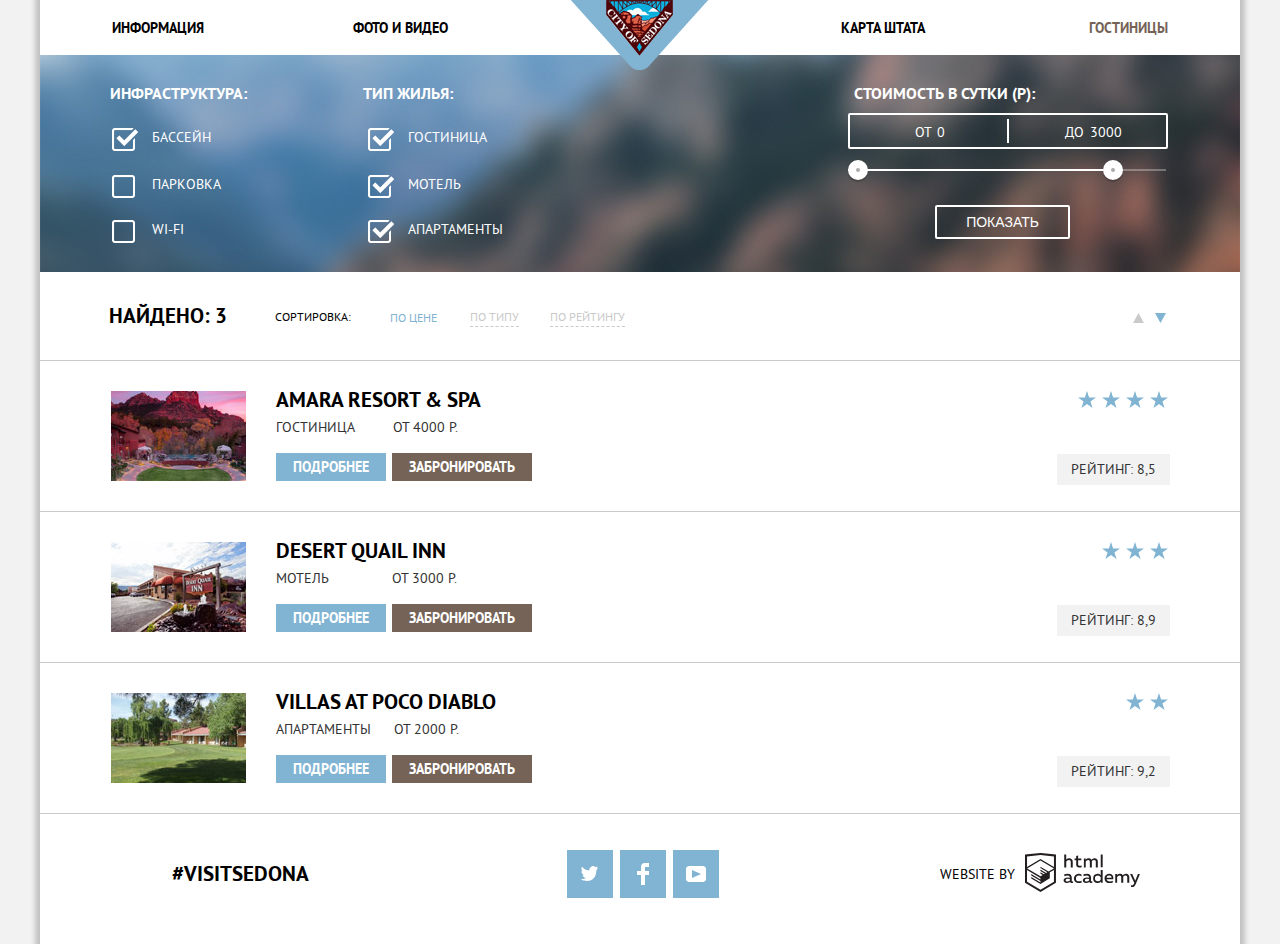
==== commit b73ba8e2: "Правки" ====
--- a/hotels.html
+++ b/hotels.html
@@ -27,52 +27,34 @@
                         <div class="filter-item">
                             <h3 class="caption">Инфраструктура:</h3>
                             <ul>
-                                <li class="pool-checkbox">
-                                    <label for="pool" class="label-checkbox">
-                                        <input type="checkbox" name="pool" id="pool" checked class="visually-hidden">
-                                        <span class="indicator"></span>
-                                        Бассейн
-                                    </label>
+                                <li class="checkbox pool-checkbox">
+                                    <input type="checkbox" name="pool" id="pool" checked class="visually-hidden">
+                                    <label for="pool" class="label-checkbox">Бассейн</label>
                                 </li>
-                                <li class="parking-checkbox">
-                                    <label for="parking" class="label-checkbox">
-                                        <input type="checkbox" name="parking" id="parking" class="visually-hidden">
-                                        <span class="indicator"></span>
-                                        Парковка
-                                    </label>
+                                <li class="checkbox parking-checkbox">
+                                    <input type="checkbox" name="parking" id="parking" class="visually-hidden">
+                                    <label for="parking" class="label-checkbox">Парковка</label>
                                 </li>
-                                <li class="wi-fi-checkbox">
-                                    <label for="wi-fi" class="label-checkbox">
-                                        <input type="checkbox" name="wi-fi" id="wi-fi" class="visually-hidden">
-                                        <span class="indicator"></span>
-                                        Wi-fi
-                                    </label>
+                                <li class="checkbox wi-fi-checkbox">
+                                    <input type="checkbox" name="wi-fi" id="wi-fi" class="visually-hidden">
+                                    <label for="wi-fi" class="label-checkbox">Wi-fi</label>
                                 </li>
                             </ul>
                         </div>
                         <div class="filter-item complex">
                             <h3 class="caption">Тип жилья:</h3>
                             <ul>
-                                <li class="hotel-checkbox">
-                                    <label for="hotel" class="label-checkbox">
-                                        <input type="checkbox" name="hotel" id="hotel" checked class="visually-hidden">
-                                        <span class="indicator"></span>
-                                        Гостиница
-                                    </label>
+                                <li class="checkbox hotel-checkbox">
+                                    <input type="checkbox" name="hotel" id="hotel" checked class="visually-hidden">
+                                    <label for="hotel" class="label-checkbox">Гостиница</label>
                                 </li>
-                                <li class="motel-checkbox">
-                                    <label for="motel" class="label-checkbox">
-                                        <input type="checkbox" name="motel" id="motel" checked class="visually-hidden">
-                                        <span class="indicator"></span>
-                                        Мотель
-                                    </label>
+                                <li class="checkbox motel-checkbox">
+                                    <input type="checkbox" name="motel" id="motel" checked class="visually-hidden">
+                                    <label for="motel" class="label-checkbox">Мотель</label>
                                 </li>
-                                <li class="apartment-checkbox">
-                                    <label for="apartment" class="label-checkbox">
-                                        <input type="checkbox" name="apartment" id="apartment" checked class="visually-hidden">
-                                        <span class="indicator"></span>
-                                        Апартаменты
-                                    </label>
+                                <li class="checkbox apartment-checkbox">
+                                    <input type="checkbox" name="apartment" id="apartment" checked class="visually-hidden">
+                                    <label for="apartment" class="label-checkbox">Апартаменты</label>
                                 </li>
                             </ul>
                         </div>
@@ -89,7 +71,7 @@
                                 <div class="range-btn btn-min"></div>
                                 <div class="range-btn btn-max"></div>
                             </div>
-                            <button class="btn filtering-btn">Показать</button>
+                            <button class="btn filtering-btn" type="submit">Показать</button>
                         </div>
                     </form>
                 </section>
@@ -113,12 +95,10 @@
                         </div>
                         <section class="parameter">
                             <h2 class="title"><a href="#">Amara resort &amp; spa</a></h2>
-                            <table class="hotels-cost">
-                                <tr>
-                                    <td>Гостиница</td>
-                                    <td>От 4000 Р.</td>
-                                </tr>
-                            </table>
+                            <p class="hotels-cost">
+                                <span>Гостиница</span>
+                                <span class="cost-amara">От 4000 Р.</span>
+                            </p>
                             <p class="hotels-btn">
                                 <a href="#" class="btn btn-blue">Подробнее</a>
                                 <a href="#" class="btn btn-brown">Забронировать</a>
@@ -140,12 +120,10 @@
                         </div>
                         <section class="parameter">
                             <h2 class="title"><a href="#">Desert quail inn</a></h2>
-                            <table class="hotels-cost">
-                                <tr>
-                                    <td>Мотель</td>
-                                    <td>От 3000 Р.</td>
-                                </tr>
-                            </table>
+                            <p class="hotels-cost">
+                                <span>Мотель</span>
+                                <span class="cost-desert">От 3000 Р.</span>
+                            </p>
                             <p class="hotels-btn">
                                 <a href="#" class="btn btn-blue">Подробнее</a>
                                 <a href="#" class="btn btn-brown">Забронировать</a>
@@ -166,12 +144,10 @@
                         </div>
                         <section class="parameter">
                             <h2 class="title"><a href="#">Villas at poco diablo</a></h2>
-                            <table class="hotels-cost">
-                                <tr>
-                                    <td>Апартаменты</td>
-                                    <td>От 2000 Р.</td>
-                                </tr>
-                            </table>
+                            <p class="hotels-cost">
+                                <span>Апартаменты</span>
+                                <span class="cost-villas">От 2000 Р.</span>
+                            </p>
                             <p class="hotels-btn">
                                 <a href="#" class="btn btn-blue">Подробнее</a>
                                 <a href="#" class="btn btn-brown">Забронировать</a>
@@ -201,4 +177,4 @@
             </footer>
         </div>
     </body>
-</html>
+</html>--- a/css/style-min.css
+++ b/css/style-min.css
@@ -1 +1 @@
-.btn,body{text-transform:uppercase}.form-error,.form-open{animation-duration:.6s}.filtering-price::after,.welcome::after{content:''}.btn,.main-nav a,.social a,.sorting-of-type a,.title a{text-decoration:none}@font-face{font-family:'PT Sans';font-weight:400;font-style:normal;src:url(../fonts/ptsans.woff2) format('woff2'),url(../fonts/ptsans.woff) format('woff')}@font-face{font-family:'PT Sans';font-weight:700;font-style:normal;src:url(../fonts/ptsansbold.woff2) format('woff2'),url(../fonts/ptsansbold.woff) format('woff')}@keyframes open{0%{transform:translateX(-2000px)}70%{transform:translateX(30px)}90%{transform:translateX(-10px)}100%{transform:translateX(0)}}@keyframes shake{0%,100%{transform:translateX(0)}10%,30%,50%,70%,90%{transform:translateX(-10px)}20%,40%,60%,80%{transform:translateX(10px)}}body{font-family:'PT Sans',Arial,sans-serif;font-size:14px;font-weight:400;line-height:21px;margin:0;padding:0;color:#333;background-color:#f2f2f2}.btn,.caption,.field,.form-search label,.main-footer .visit,.social,.title,.wraper-push .push{font-weight:700}.container{width:1200px;margin:0 auto;background-color:#fff;box-shadow:0 0 5px 5px rgba(0,1,1,.2)}.title{font-size:30px;line-height:36px;color:#000}.caption{font-size:21px;line-height:21px;color:#000}.main-header{position:relative}.main-header .wraper{position:absolute;z-index:1;right:0;left:0;width:138px;height:70px;margin:0 auto}.main-nav .nav-list{font-weight:700;line-height:26px;display:flex;margin:0;padding:0 6%;list-style:none;flex-wrap:wrap}.main-nav li{display:flex;width:20%;height:55px;align-items:center;flex-shrink:0}.welcome,.welcome::after{width:100%;background-repeat:no-repeat}.main-nav li:nth-child(1),.main-nav li:nth-child(2){justify-content:flex-start}.main-nav li:nth-child(3),.main-nav li:nth-child(4){justify-content:flex-end}.main-nav li:nth-child(2){margin-right:20%}.list-item:nth-child(2) .main-item{padding-left:30px}.list-item:nth-child(3) .main-item{padding-right:32px}.main-nav a{color:#000}.main-nav a:hover{color:#81b3d2}.main-nav a:focus{color:#b2b2b2}.main-nav a:active{color:#9b8d84}.welcome{position:relative;display:flex;background-image:url(../img/intro.jpg);background-position:0 -55px;justify-content:center;align-items:center}.hotels,.sedona{flex-direction:column}.welcome::after{position:absolute;top:452px;left:0;height:59px;background-image:url(../img/mask.png)}.welcome img{width:458px;height:352px;padding-top:78px;padding-bottom:79px}.sedona b,.sedona p{line-height:26px;width:576px;text-align:center}.sedona{display:flex;padding-top:35px;padding-bottom:37px;justify-content:center;align-items:center}.sedona b{font-size:21px;margin-bottom:13px;padding-top:24px}.sedona p{font-size:14px}.advantage-item{display:flex;justify-content:space-between;color:#fff;background-color:#81b3d2}.date,.main-footer{justify-content:space-between}.item-content{width:314px;padding:27px 43px;text-align:center}.item-content .caption{width:175px;margin-right:auto;margin-left:auto}.item-content .tourist{width:160px}.item-content p{width:303px}.town .caption{padding-bottom:3px}.town p{width:301px;padding-top:6px;padding-left:6px}.bridge .caption{padding-bottom:2px}.bridge p{padding-top:8px;padding-left:5px}.advantage-service ul{display:flex;margin:0;padding:0 0 18px;list-style:none}.advantage-item img{width:800px;height:256px}.advantage-item .caption{color:#fff}.advantages-list ul{display:flex;margin:0;padding:0 0 17px;list-style:none}.advantages-list{background-color:#eee}.item-content .area{width:280px;padding-left:0}.item-content .road{width:270px;padding-left:0}.item-list h3{padding-bottom:2px}.item-list p{margin-right:auto;margin-left:auto;padding-top:8px}.service-item{width:314px;text-align:center;padding:142px 43px 50px}.service-item .caption{width:153px;margin-right:auto;margin-left:auto}.service-item p{width:303px;padding-top:2px;padding-left:5px}.housing{background-image:url(../img/icon-1.svg);background-repeat:no-repeat;background-position:162px 61px}.food{background-image:url(../img/icon-3.svg);background-repeat:no-repeat;background-position:158px 64px}.souvenir{background-image:url(../img/icon-2.svg);background-repeat:no-repeat;background-position:169px 58px}.headline{width:576px;margin:0 auto;padding-top:26px;text-align:center}.headline p{line-height:24px;margin-bottom:45px}.headline .btn-brown{font-size:21px;line-height:26px;display:inline-block;width:568px;padding-top:30px;padding-bottom:30px;vertical-align:top}.form{position:relative}.form-search{position:absolute;top:291px;left:316px;width:568px;background:#fff;box-shadow:0 6px 7px 5px rgba(0,1,1,.2)}.calendar,.calendar:hover{background-repeat:no-repeat}.form-search form{margin:56px}.form-search .date-off,.form-search .date-on{position:relative;margin-bottom:28px}.date{display:flex;padding-bottom:4px;align-items:center}.form-search input[type=text]{box-sizing:border-box;width:345px;height:36px;margin-right:0;margin-left:15px;padding-right:20px;padding-left:11px;border:none}.date-on input[type=text]{margin-left:19px}.date .field{margin-left:5px}.wraper-push{display:inline-block;height:38px;margin:0 0 53px 35px;padding:0;vertical-align:baseline;border:none;background-color:#f2f2f2}.calendar,.wraper-push .push{border:none;background-color:transparent}.wraper-push input[type=text]{display:inline-block;box-sizing:border-box;width:36px;margin:0;padding:0;text-align:center;vertical-align:top}.push-child{margin-left:19px}.form-people .baby{margin-left:50px}.calendar{position:absolute;top:7px;right:4px;width:25px;height:25px;cursor:pointer;outline:0;background-image:url(../img/calendar-gray.svg)}.calendar:hover{background-image:url(../img/calendar.svg)}.calendar:active,.calendar:focus{background-image:url(../img/calendar-blue.svg);background-repeat:no-repeat}.wraper-push .push{font-size:20px;width:36px;height:36px;color:#a9a9a9}.form-people button:hover{cursor:pointer;color:#000}.form-people button:active,.form-people button:focus{color:#81b3d2}.form-search .btn-blue{font-size:21px;line-height:26px;width:100%;height:58px;border:1px solid #81b3d2}.map{position:relative;height:473px}.map img{width:1200px;height:593px}iframe{position:absolute;top:0;left:0;border-width:0}.form-search label{color:#000}.form-search input::placeholder{text-transform:uppercase;color:#000}.btn{color:#fff}.btn-brown{background-color:#766357}.btn-brown:hover{background-color:#604e43}.btn-brown:active,.btn-brown:focus{color:rgba(255,255,255,.5);background-color:#503e33}.btn-blue{background-color:#81b3d2}.btn-blue:hover{cursor:pointer;background-color:#669ec0}.btn-blue:active,.btn-blue:focus{color:rgba(255,255,255,.5);background-color:#5496bd}.btn-fb:active,.btn-fb:focus{background-image:url(../img/fb-icon-2.svg)}.btn-tw:active,.btn-tw:focus{background-image:url(../img/twitter-2.svg)}.btn-yt:active,.btn-yt:focus{background-image:url(../img/youtube-2.svg)}.field{color:#333;background-color:#f2f2f2}.field:hover{background-color:#ebebeb}.field:active,.field:focus{border:1px solid #e5e5e5;outline:0;background-color:#fff}.form-open{animation-name:open}.form-error{animation-name:shake}.form-close{display:none}.main-footer{position:relative;top:0;left:0;display:flex;padding-top:25px;padding-bottom:35px;background-color:rgba(255,255,255,.7);align-items:center}.main-footer .visit{font-size:21px;line-height:26px;padding-left:132px;color:#000}.social{display:flex;width:152px;margin:0;padding:5px 0 0 47px;list-style:none;justify-content:space-between}.social-item{display:inline-block;width:46px;height:48px;vertical-align:baseline}.social a{color:#fff;background-color:#81b3d2}.social a:hover{background-color:#669ec0}.social a:active,.social a:focus{color:rgba(255,255,255,.5);background-color:#5496bd}.btn-tw{background:url(../img/twitter.svg) 50% 50% no-repeat #81b3d2}.btn-fb{background:url(../img/fb-icon.svg) 50% 50% no-repeat #81b3d2}.btn-yt{background:url(../img/youtube.svg) 50% 50% no-repeat #81b3d2}.academy{font-size:14px;line-height:26px;display:flex;width:211px;padding-right:100px;padding-bottom:1px;justify-content:flex-end;align-items:center}.academy .web{font-weight:400;color:#000}.academy a{display:block;width:115px;height:41px;margin-left:10px;background:url(../img/logo-htmlacademy.svg) no-repeat}.academy a:hover{background:url(../img/logo-htmlacademy-blue.svg) no-repeat}.academy a:active,.academy a:focus{background:url(../img/logo-htmlacademy-gray.svg) no-repeat}.visually-hidden{position:absolute;overflow:hidden;clip:rect(0 0 0 0);width:1px;height:1px;margin:-1px;padding:0;white-space:nowrap;border:0;clip-path:inset(100%)}.main-nav .active{color:#766357}.page .main{background-color:#fefefe}.filtering{width:100%;padding-bottom:10px;background-image:url(../img/filter.jpg);background-repeat:no-repeat;background-position:0 -55px}.filtering-cost{width:395px;padding-left:7px}.filter-item,.filtering-cost{padding-top:12px;color:#fff}.filter-item{width:240px;align-self:flex-start}.filter-item h3,.filtering-cost h3{font-size:16px;line-height:21px;color:#fff}.complex h3{padding-left:15px}.filtering-cost h3{margin-bottom:9px;padding-left:6px}.filtering-price{font-size:0;position:relative;width:316px;height:32px;margin-bottom:20px;border:2px solid #fff;border-radius:2px}.filtering-price::after{position:absolute;top:50%;left:50%;width:2px;height:24px;transform:translate(-50%,-50%);background:#fff}.filtering-price .price-max,.filtering-price .price-min{font-size:14px;line-height:32px;display:inline-block;width:90px;padding-left:65px;cursor:pointer;vertical-align:top}.filtering-price .price-max{padding-left:60px}.filtering-price input{font:inherit;width:50px;margin:0;color:inherit;border:none;outline:0;background:0}.filtering-range{position:relative;width:318px;margin-bottom:34px}.filtering-range .range{height:2px;background:rgba(255,255,255,.3)}.filtering-range .bar{width:80%;height:2px;background:#fff}.range-btn,.range-btn:hover{background:#ababab}.range-btn{position:absolute;top:-9px;width:4px;height:4px;cursor:pointer;border:8px solid #fff;border-radius:50%;box-shadow:0 2px 1px 0 rgba(0,1,1,.2)}.btn-min{left:0}.btn-max{left:80%}.range-btn:active,.range-btn:focus{transform:scale(1.2);background:#ababab}.filtering-btn{font-weight:400;display:block;margin-bottom:0;margin-left:87px;padding:7px 29px;cursor:pointer;text-align:center;border:2px solid #fff;border-radius:2px;outline:0;background-color:transparent}.filtering-btn:hover{color:#000;background-color:#fff}.label-checkbox{position:relative;padding-left:40px;cursor:pointer}.label-checkbox input[type=checkbox]+.indicator{position:absolute;top:0;left:0;width:18px;height:18px;border:2px solid #fff;border-radius:2px}.label-checkbox input[type=checkbox]:focus+.indicator{outline:dotted thin;outline:-webkit-focus-ring-color auto 5px}.label-checkbox input[type=checkbox]:checked+.indicator::after,.label-checkbox input[type=checkbox]:checked+.indicator::before{position:absolute;height:4px;content:'';background:#fff}.label-checkbox input[type=checkbox]:checked+.indicator::before{top:9px;left:0;width:11px;transform:rotate(45deg)}.label-checkbox input[type=checkbox]:checked+.indicator::after{top:7px;left:5px;width:20px;transform:rotate(-45deg)}.label-checkbox input[type=checkbox]:disabled+.indicator{border-color:rgba(255,255,255,.3)}.label-checkbox input[type=checkbox]:checked:disabled+.indicator::after,.label-checkbox input[type=checkbox]:checked:disabled+.indicator::before{background:rgba(255,255,255,.3)}.filter-item ul{margin:0;padding:0;list-style:none}.filter-item li{margin-bottom:22px;margin-left:2px;padding-top:5px}.complex .hotel-checkbox,.filter-item .pool-checkbox{padding-top:7px}.complex .motel-checkbox,.filter-item .parking-checkbox{padding-top:4px}.complex .apartment-checkbox,.filter-item .wi-fi-checkbox{padding-top:2px}.complex li{margin-left:20px}.filtering-cost ul{margin:0;padding:0;list-style:none}.filtering form{display:flex;padding-left:70px}.complex{padding-right:255px}.sorting{display:flex;padding-left:45px;align-items:center}.sorting-of-type{display:flex;width:850px;margin:0;padding:0;list-style:none}.sorting-of-type li{display:flex;height:85px;padding-top:5px;align-items:center;justify-content:flex-start}.sorting-of-type li:not(.sorting-arrows){width:80px}.sorting-arrows .down,.sorting-arrows .up{position:relative;width:12px;height:10px;background-repeat:no-repeat;border:none}.sorting-of-type .sorting-arrows{margin:0 auto;justify-content:flex-end}.sorting-of-type li:not(.active){padding-top:3px}.sorting span{color:#000}.sorting .found{font-size:21px;font-weight:700;line-height:26px}.sorting:not(.found){font-size:12px;line-height:18px}.sorting .sort{padding-top:2px;padding-right:15px}.sorting-arrows .up{left:374px;background-image:url(../img/icon-up-dir-gray.svg)}.sorting-arrows .down{left:126px;background-image:url(../img/icon-down-dir-gray.svg)}.sorting-arrows .up:hover{border:none;background:url(../img/icon-up-dir.svg) no-repeat}.sorting-arrows .down:hover{border:none;background:url(../img/icon-down-dir.svg) no-repeat}.sorting-arrows .up:active,.sorting-arrows .up:focus{border:none;background:url(../img/icon-up-dir-blue.svg) no-repeat}.sorting-arrows .down:active,.sorting-arrows .down:focus{border:none;background:url(../img/icon-down-dir-blue.svg) no-repeat}.sorting-arrows .active{background:url(../img/icon-down-dir-blue.svg) no-repeat}.sorting-of-type a{color:#cacaca;border-bottom:1px dashed #cacaca}.sorting-of-type a:hover{color:#81b3d2;border-bottom:1px dashed #81b3d2}.sorting-of-type a:active,.sorting-of-type a:focus{color:#000;border-bottom:none}.sorting-of-type .active{color:#81b3d2}.sorting-arrows a:hover{color:#000}.sorting-arrows .active,.sorting-arrows a:active,.sorting-arrows a:focus{color:#81b3d2}.found,.sort{display:inline-block;margin:0 auto;vertical-align:top}.hotel,.hotels,.score{display:flex}.sorting-arrows:last-child{padding-right:70px}.hotel{padding:30px 70px 26px;border-top:1px solid #cacaca;align-items:flex-start;justify-content:flex-start}.hotel .wraper-img{overflow:hidden;height:90px;padding-left:1px}.hotel img{height:100%}.hotels .hotels-villas{border-bottom:1px solid #cacaca}.hotels-btn{margin:14px 0 0;padding:0}.hotels-btn .btn{padding:5px 17px}.hotels-btn .btn-brown{margin-left:2px}.title a{color:#000}.title a:hover{color:#81b3d2}.title a:active,.title a:focus{color:#b2b2b2}.hotels .rating{background-color:#f2f2f2}.hotel .title{font-size:21px;line-height:18px;margin:0 0 7px;padding:0}.hotel td{width:110px}.parameter{width:363px;margin-left:30px}.score{flex-direction:column;margin-left:auto;align-items:flex-end}.stars span{display:inline-block;width:20px;height:17px;margin-bottom:40px;vertical-align:baseline;background-image:url(../img/star.svg);background-repeat:no-repeat}.score .rating{padding:5px 14px}+.btn,body{text-transform:uppercase}.form-error,.form-open{animation-duration:.6s}.filtering-price::after,.welcome::after{content:''}.btn,.main-nav a,.social a,.sorting-of-type a,.title a{text-decoration:none}@font-face{font-family:'PT Sans';font-weight:400;font-style:normal;src:url(../fonts/ptsans.woff2) format('woff2'),url(../fonts/ptsans.woff) format('woff')}@font-face{font-family:'PT Sans';font-weight:700;font-style:normal;src:url(../fonts/ptsansbold.woff2) format('woff2'),url(../fonts/ptsansbold.woff) format('woff')}@keyframes open{0%{transform:translateX(-2000px)}70%{transform:translateX(30px)}90%{transform:translateX(-10px)}100%{transform:translateX(0)}}@keyframes shake{0%,100%{transform:translateX(0)}10%,30%,50%,70%,90%{transform:translateX(-10px)}20%,40%,60%,80%{transform:translateX(10px)}}body{font-family:'PT Sans',Arial,sans-serif;font-size:14px;font-weight:400;line-height:21px;margin:0;padding:0;color:#333;background-color:#f2f2f2}.btn,.caption,.field,.form-search label,.main-footer .visit,.social,.title,.wraper-push .push{font-weight:700}.container{width:1200px;margin:0 auto;background-color:#fff;box-shadow:0 0 5px 5px rgba(0,1,1,.2)}.title{font-size:30px;line-height:36px;color:#000}.caption{font-size:21px;line-height:21px;color:#000}.main-header{position:relative}.main-header .wraper{position:absolute;z-index:1;right:0;left:0;width:138px;height:70px;margin:0 auto}.main-nav .nav-list{font-weight:700;line-height:26px;display:flex;margin:0;padding:0 6%;list-style:none;flex-wrap:wrap}.main-nav li{display:flex;width:20%;height:55px;align-items:center;flex-shrink:0}.welcome,.welcome::after{width:100%;background-repeat:no-repeat}.main-nav li:nth-child(1),.main-nav li:nth-child(2){justify-content:flex-start}.main-nav li:nth-child(3),.main-nav li:nth-child(4){justify-content:flex-end}.main-nav li:nth-child(2){margin-right:20%}.list-item:nth-child(2) .main-item{padding-left:30px}.list-item:nth-child(3) .main-item{padding-right:32px}.main-nav a{color:#000}.main-nav a:hover{color:#81b3d2}.main-nav a:focus{color:#b2b2b2}.main-nav a:active{color:#9b8d84}.welcome{position:relative;display:flex;background-image:url(../img/intro.jpg);background-position:0 -55px;justify-content:center;align-items:center}.hotels,.sedona{flex-direction:column}.welcome::after{position:absolute;top:452px;left:0;height:59px;background-image:url(../img/mask.png)}.welcome img{width:458px;height:352px;padding-top:78px;padding-bottom:79px}.sedona b,.sedona p{line-height:26px;width:576px;text-align:center}.sedona{display:flex;padding-top:35px;padding-bottom:37px;justify-content:center;align-items:center}.sedona b{font-size:21px;margin-bottom:13px;padding-top:24px}.sedona p{font-size:14px}.advantage-item{display:flex;justify-content:space-between;color:#fff;background-color:#81b3d2}.date,.main-footer{justify-content:space-between}.item-content{width:314px;padding:27px 43px;text-align:center}.item-content .caption{width:175px;margin-right:auto;margin-left:auto}.item-content .tourist{width:160px}.item-content p{width:303px}.town .caption{padding-bottom:3px}.town p{width:301px;padding-top:6px;padding-left:6px}.bridge .caption{padding-bottom:2px}.bridge p{padding-top:8px;padding-left:5px}.advantage-service ul{display:flex;margin:0;padding:0 0 18px;list-style:none}.advantage-item img{width:800px;height:256px}.advantage-item .caption{color:#fff}.advantages-list ul{display:flex;margin:0;padding:0 0 17px;list-style:none}.advantages-list{background-color:#eee}.item-content .area{width:280px;padding-left:0}.item-content .road{width:270px;padding-left:0}.item-list h3{padding-bottom:2px}.item-list p{margin-right:auto;margin-left:auto;padding-top:8px}.service-item{width:314px;text-align:center;padding:142px 43px 50px}.service-item .caption{width:153px;margin-right:auto;margin-left:auto}.service-item p{width:303px;padding-top:2px;padding-left:5px}.housing{background-image:url(../img/icon-1.svg);background-repeat:no-repeat;background-position:162px 61px}.food{background-image:url(../img/icon-3.svg);background-repeat:no-repeat;background-position:158px 64px}.souvenir{background-image:url(../img/icon-2.svg);background-repeat:no-repeat;background-position:169px 58px}.headline{width:576px;margin:0 auto;padding-top:26px;text-align:center}.headline p{line-height:24px;margin-bottom:45px}.headline .btn-brown{font-size:21px;line-height:26px;display:inline-block;width:568px;padding-top:30px;padding-bottom:30px;vertical-align:top}.form{position:relative}.form-search{position:absolute;top:291px;left:316px;width:568px;background:#fff;box-shadow:0 6px 7px 5px rgba(0,1,1,.2)}.calendar,.calendar:hover{background-repeat:no-repeat}.form-search form{margin:56px}.form-search .date-off,.form-search .date-on{position:relative;margin-bottom:28px}.date{display:flex;padding-bottom:4px;align-items:center}.form-search input[type=text]{box-sizing:border-box;width:345px;height:36px;margin-right:0;margin-left:15px;padding-right:20px;padding-left:11px;border:none}.date-on input[type=text]{margin-left:19px}.date .field{margin-left:5px}.wraper-push{display:inline-block;height:38px;margin:0 0 53px 35px;padding:0;vertical-align:baseline;border:none;background-color:#f2f2f2}.calendar,.wraper-push .push{border:none;background-color:transparent}.wraper-push input[type=text]{display:inline-block;box-sizing:border-box;width:36px;margin:0;padding:0;text-align:center;vertical-align:top}.push-child{margin-left:19px}.form-people .baby{margin-left:50px}.calendar{position:absolute;top:7px;right:4px;width:25px;height:25px;cursor:pointer;outline:0;background-image:url(../img/calendar-gray.svg)}.calendar:hover{background-image:url(../img/calendar.svg)}.calendar:active,.calendar:focus{background-image:url(../img/calendar-blue.svg);background-repeat:no-repeat}.wraper-push .push{font-size:20px;width:36px;height:36px;color:#a9a9a9}.form-people button:hover{cursor:pointer;color:#000}.form-people button:active,.form-people button:focus{color:#81b3d2}.form-search .btn-blue{font-size:21px;line-height:26px;width:100%;height:58px;border:1px solid #81b3d2}.map{position:relative;height:473px}.map img{width:1200px;height:593px}iframe{position:absolute;top:0;left:0;border-width:0}.form-search label{color:#000}.form-search input::placeholder{text-transform:uppercase;color:#000}.btn{color:#fff}.btn-brown{background-color:#766357}.btn-brown:hover{background-color:#604e43}.btn-brown:active,.btn-brown:focus{color:rgba(255,255,255,.5);background-color:#503e33}.btn-blue{background-color:#81b3d2}.btn-blue:hover{cursor:pointer;background-color:#669ec0}.btn-blue:active,.btn-blue:focus{color:rgba(255,255,255,.5);background-color:#5496bd}.btn-fb:active,.btn-fb:focus{background-image:url(../img/fb-icon-2.svg)}.btn-tw:active,.btn-tw:focus{background-image:url(../img/twitter-2.svg)}.btn-yt:active,.btn-yt:focus{background-image:url(../img/youtube-2.svg)}.field{color:#333;background-color:#f2f2f2}.field:hover{background-color:#ebebeb}.field:active,.field:focus{border:1px solid #e5e5e5;outline:0;background-color:#fff}.form-open{animation-name:open}.form-error{animation-name:shake}.form-close{display:none}.main-footer{position:relative;top:0;left:0;display:flex;padding-top:25px;padding-bottom:35px;background-color:rgba(255,255,255,.7);align-items:center}.main-footer .visit{font-size:21px;line-height:26px;padding-left:132px;color:#000}.social{display:flex;width:152px;margin:0;padding:5px 0 0 47px;list-style:none;justify-content:space-between}.social-item{display:inline-block;width:46px;height:48px;vertical-align:baseline}.social a{color:#fff;background-color:#81b3d2}.social a:hover{background-color:#669ec0}.social a:active,.social a:focus{color:rgba(255,255,255,.5);background-color:#5496bd}.btn-tw{background:url(../img/twitter.svg) 50% 50% no-repeat #81b3d2}.btn-fb{background:url(../img/fb-icon.svg) 50% 50% no-repeat #81b3d2}.btn-yt{background:url(../img/youtube.svg) 50% 50% no-repeat #81b3d2}.academy{font-size:14px;line-height:26px;display:flex;width:211px;padding-right:100px;padding-bottom:1px;justify-content:flex-end;align-items:center}.academy .web{font-weight:400;color:#000}.academy a{display:block;width:115px;height:41px;margin-left:10px;background:url(../img/logo-htmlacademy.svg) no-repeat}.academy a:hover{background:url(../img/logo-htmlacademy-blue.svg) no-repeat}.academy a:active,.academy a:focus{background:url(../img/logo-htmlacademy-gray.svg) no-repeat}.visually-hidden{position:absolute;overflow:hidden;clip:rect(0 0 0 0);width:1px;height:1px;margin:-1px;padding:0;white-space:nowrap;border:0;clip-path:inset(100%)}.main-nav .active{color:#766357}.page .main{background-color:#fefefe}.filtering{width:100%;padding-bottom:10px;background-image:url(../img/filter.jpg);background-repeat:no-repeat;background-position:0 -55px}.filtering-cost{width:395px;padding-left:7px}.filter-item,.filtering-cost{padding-top:12px;color:#fff}.filter-item{width:240px;align-self:flex-start}.filter-item h3,.filtering-cost h3{font-size:16px;line-height:21px;color:#fff}.complex h3{padding-left:15px}.filtering-cost h3{margin-bottom:9px;padding-left:6px}.filtering-price{font-size:0;position:relative;width:316px;height:32px;margin-bottom:20px;border:2px solid #fff;border-radius:2px}.filtering-price::after{position:absolute;top:50%;left:50%;width:2px;height:24px;transform:translate(-50%,-50%);background:#fff}.filtering-price .price-max,.filtering-price .price-min{font-size:14px;line-height:32px;display:inline-block;width:90px;padding-left:65px;cursor:pointer;vertical-align:top}.filtering-price .price-max{padding-left:60px}.filtering-price input{font:inherit;width:50px;margin:0;color:inherit;border:none;outline:0;background:0}.filtering-range{position:relative;width:318px;margin-bottom:34px}.filtering-range .range{height:2px;background:rgba(255,255,255,.3)}.filtering-range .bar{width:80%;height:2px;background:#fff}.range-btn,.range-btn:hover{background:#ababab}.range-btn{position:absolute;top:-9px;width:4px;height:4px;cursor:pointer;border:8px solid #fff;border-radius:50%;box-shadow:0 2px 1px 0 rgba(0,1,1,.2)}.btn-min{left:0}.btn-max{left:80%}.range-btn:active,.range-btn:focus{transform:scale(1.2);background:#ababab}.filtering-btn{font-weight:400;display:block;margin-bottom:0;margin-left:87px;padding:7px 29px;cursor:pointer;text-align:center;border:2px solid #fff;border-radius:2px;background-color:transparent}.filtering-btn:hover{color:#000;background-color:#fff}input[type=checkbox]+.label-checkbox{position:relative;padding-left:40px;cursor:pointer}input[type=checkbox]+.label-checkbox::before{position:absolute;top:0;left:0;width:26px;height:26px;content:'';background-image:url(../img/checkbox-off.png);background-repeat:no-repeat}input[type=checkbox]:checked+.label-checkbox::before{background-image:url(../img/checkbox-on.png);background-repeat:no-repeat}input[type=checkbox]:focus+.label-checkbox::before{outline:dotted thin;outline:-webkit-focus-ring-color auto 5px}input[type=checkbox]:disabled+.label-checkbox::before{background:url(../img/checkbox-off-block.png) no-repeat}input[type=checkbox]:checked:disabled+.label-checkbox::before{background:url(../img/checkbox-on-block.png) no-repeat}.filter-item ul{margin:0;padding:0;list-style:none}.filter-item li{margin-bottom:22px;margin-left:2px;padding-top:5px}.complex .hotel-checkbox,.filter-item .pool-checkbox{padding-top:7px}.complex .motel-checkbox,.filter-item .parking-checkbox{padding-top:4px}.complex .apartment-checkbox,.filter-item .wi-fi-checkbox{padding-top:2px}.complex li{margin-left:20px}.filtering-cost ul{margin:0;padding:0;list-style:none}.filtering form{display:flex;padding-left:70px}.complex{padding-right:255px}.sorting{display:flex;padding-left:45px;align-items:center}.sorting-of-type{display:flex;width:850px;margin:0;padding:0;list-style:none}.sorting-of-type li{display:flex;height:85px;padding-top:5px;align-items:center;justify-content:flex-start}.sorting-of-type li:not(.sorting-arrows){width:80px}.sorting-arrows .down,.sorting-arrows .up{position:relative;width:12px;height:10px;background-repeat:no-repeat;border:none}.sorting-of-type .sorting-arrows{margin:0 auto;justify-content:flex-end}.sorting-of-type li:not(.active){padding-top:3px}.sorting span{color:#000}.sorting .found{font-size:21px;font-weight:700;line-height:26px}.sorting:not(.found){font-size:12px;line-height:18px}.sorting .sort{padding-top:2px;padding-right:15px}.sorting-arrows .up{left:374px;background-image:url(../img/icon-up-dir-gray.svg)}.sorting-arrows .down{left:126px;background-image:url(../img/icon-down-dir-gray.svg)}.sorting-arrows .up:hover{border:none;background:url(../img/icon-up-dir.svg) no-repeat}.sorting-arrows .down:hover{border:none;background:url(../img/icon-down-dir.svg) no-repeat}.sorting-arrows .up:active,.sorting-arrows .up:focus{border:none;background:url(../img/icon-up-dir-blue.svg) no-repeat}.sorting-arrows .down:active,.sorting-arrows .down:focus{border:none;background:url(../img/icon-down-dir-blue.svg) no-repeat}.sorting-arrows .active{background:url(../img/icon-down-dir-blue.svg) no-repeat}.sorting-of-type a{color:#cacaca;border-bottom:1px dashed #cacaca}.sorting-of-type a:hover{color:#81b3d2;border-bottom:1px dashed #81b3d2}.sorting-of-type a:active,.sorting-of-type a:focus{color:#000;border-bottom:none}.sorting-of-type .active{color:#81b3d2}.sorting-arrows a:hover{color:#000}.sorting-arrows .active,.sorting-arrows a:active,.sorting-arrows a:focus{color:#81b3d2}.found,.sort{display:inline-block;margin:0 auto;vertical-align:top}.hotel,.hotels,.score{display:flex}.sorting-arrows:last-child{padding-right:70px}.hotel{padding:30px 70px 26px;border-top:1px solid #cacaca;align-items:flex-start;justify-content:flex-start}.hotel .wraper-img{overflow:hidden;height:90px;padding-left:1px}.hotel img{height:100%}.hotels .hotels-villas{border-bottom:1px solid #cacaca}.hotels-btn{margin:14px 0 0;padding:0}.hotels-btn .btn{padding:5px 17px}.hotels-btn .btn-brown{margin-left:2px}.title a{color:#000}.title a:hover{color:#81b3d2}.title a:active,.title a:focus{color:#b2b2b2}.hotels .rating{background-color:#f2f2f2}.hotel .title{font-size:21px;line-height:18px;margin:0 0 7px;padding:0}.parameter{width:363px;margin-left:30px}.hotels-cost{margin:0;padding:1px 0 5px}.hotels-cost .cost-amara{padding-left:35px}.hotels-cost .cost-desert{padding-left:60px}.hotels-cost .cost-villas{padding-left:19px}.score{flex-direction:column;margin-left:auto;align-items:flex-end}.stars span{display:inline-block;width:20px;height:17px;margin-bottom:40px;vertical-align:baseline;background-image:url(../img/star.svg);background-repeat:no-repeat}.score .rating{padding:5px 14px}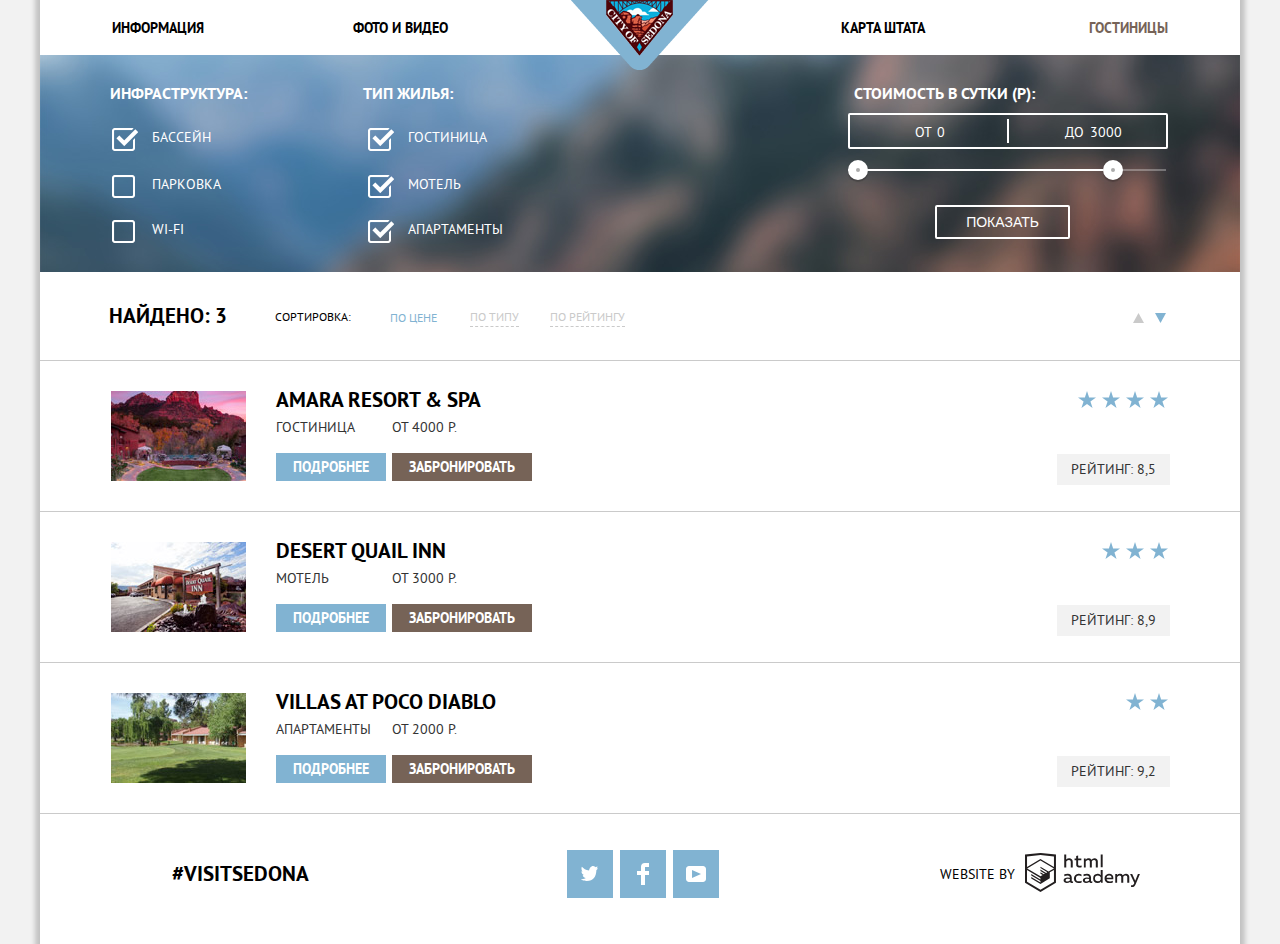
==== commit d282513b: "Правки" ====
--- a/hotels.html
+++ b/hotels.html
@@ -96,8 +96,8 @@
                         <section class="parameter">
                             <h2 class="title"><a href="#">Amara resort &amp; spa</a></h2>
                             <p class="hotels-cost">
-                                <span>Гостиница</span>
-                                <span class="cost-amara">От 4000 Р.</span>
+                                <span class="type">Гостиница</span>
+                                <span>От 4000 Р.</span>
                             </p>
                             <p class="hotels-btn">
                                 <a href="#" class="btn btn-blue">Подробнее</a>
@@ -121,8 +121,8 @@
                         <section class="parameter">
                             <h2 class="title"><a href="#">Desert quail inn</a></h2>
                             <p class="hotels-cost">
-                                <span>Мотель</span>
-                                <span class="cost-desert">От 3000 Р.</span>
+                                <span class="type">Мотель</span>
+                                <span>От 3000 Р.</span>
                             </p>
                             <p class="hotels-btn">
                                 <a href="#" class="btn btn-blue">Подробнее</a>
@@ -145,8 +145,8 @@
                         <section class="parameter">
                             <h2 class="title"><a href="#">Villas at poco diablo</a></h2>
                             <p class="hotels-cost">
-                                <span>Апартаменты</span>
-                                <span class="cost-villas">От 2000 Р.</span>
+                                <span class="type">Апартаменты</span>
+                                <span>От 2000 Р.</span>
                             </p>
                             <p class="hotels-btn">
                                 <a href="#" class="btn btn-blue">Подробнее</a>
--- a/css/style-min.css
+++ b/css/style-min.css
@@ -1 +1 @@
-.btn,body{text-transform:uppercase}.form-error,.form-open{animation-duration:.6s}.filtering-price::after,.welcome::after{content:''}.btn,.main-nav a,.social a,.sorting-of-type a,.title a{text-decoration:none}@font-face{font-family:'PT Sans';font-weight:400;font-style:normal;src:url(../fonts/ptsans.woff2) format('woff2'),url(../fonts/ptsans.woff) format('woff')}@font-face{font-family:'PT Sans';font-weight:700;font-style:normal;src:url(../fonts/ptsansbold.woff2) format('woff2'),url(../fonts/ptsansbold.woff) format('woff')}@keyframes open{0%{transform:translateX(-2000px)}70%{transform:translateX(30px)}90%{transform:translateX(-10px)}100%{transform:translateX(0)}}@keyframes shake{0%,100%{transform:translateX(0)}10%,30%,50%,70%,90%{transform:translateX(-10px)}20%,40%,60%,80%{transform:translateX(10px)}}body{font-family:'PT Sans',Arial,sans-serif;font-size:14px;font-weight:400;line-height:21px;margin:0;padding:0;color:#333;background-color:#f2f2f2}.btn,.caption,.field,.form-search label,.main-footer .visit,.social,.title,.wraper-push .push{font-weight:700}.container{width:1200px;margin:0 auto;background-color:#fff;box-shadow:0 0 5px 5px rgba(0,1,1,.2)}.title{font-size:30px;line-height:36px;color:#000}.caption{font-size:21px;line-height:21px;color:#000}.main-header{position:relative}.main-header .wraper{position:absolute;z-index:1;right:0;left:0;width:138px;height:70px;margin:0 auto}.main-nav .nav-list{font-weight:700;line-height:26px;display:flex;margin:0;padding:0 6%;list-style:none;flex-wrap:wrap}.main-nav li{display:flex;width:20%;height:55px;align-items:center;flex-shrink:0}.welcome,.welcome::after{width:100%;background-repeat:no-repeat}.main-nav li:nth-child(1),.main-nav li:nth-child(2){justify-content:flex-start}.main-nav li:nth-child(3),.main-nav li:nth-child(4){justify-content:flex-end}.main-nav li:nth-child(2){margin-right:20%}.list-item:nth-child(2) .main-item{padding-left:30px}.list-item:nth-child(3) .main-item{padding-right:32px}.main-nav a{color:#000}.main-nav a:hover{color:#81b3d2}.main-nav a:focus{color:#b2b2b2}.main-nav a:active{color:#9b8d84}.welcome{position:relative;display:flex;background-image:url(../img/intro.jpg);background-position:0 -55px;justify-content:center;align-items:center}.hotels,.sedona{flex-direction:column}.welcome::after{position:absolute;top:452px;left:0;height:59px;background-image:url(../img/mask.png)}.welcome img{width:458px;height:352px;padding-top:78px;padding-bottom:79px}.sedona b,.sedona p{line-height:26px;width:576px;text-align:center}.sedona{display:flex;padding-top:35px;padding-bottom:37px;justify-content:center;align-items:center}.sedona b{font-size:21px;margin-bottom:13px;padding-top:24px}.sedona p{font-size:14px}.advantage-item{display:flex;justify-content:space-between;color:#fff;background-color:#81b3d2}.date,.main-footer{justify-content:space-between}.item-content{width:314px;padding:27px 43px;text-align:center}.item-content .caption{width:175px;margin-right:auto;margin-left:auto}.item-content .tourist{width:160px}.item-content p{width:303px}.town .caption{padding-bottom:3px}.town p{width:301px;padding-top:6px;padding-left:6px}.bridge .caption{padding-bottom:2px}.bridge p{padding-top:8px;padding-left:5px}.advantage-service ul{display:flex;margin:0;padding:0 0 18px;list-style:none}.advantage-item img{width:800px;height:256px}.advantage-item .caption{color:#fff}.advantages-list ul{display:flex;margin:0;padding:0 0 17px;list-style:none}.advantages-list{background-color:#eee}.item-content .area{width:280px;padding-left:0}.item-content .road{width:270px;padding-left:0}.item-list h3{padding-bottom:2px}.item-list p{margin-right:auto;margin-left:auto;padding-top:8px}.service-item{width:314px;text-align:center;padding:142px 43px 50px}.service-item .caption{width:153px;margin-right:auto;margin-left:auto}.service-item p{width:303px;padding-top:2px;padding-left:5px}.housing{background-image:url(../img/icon-1.svg);background-repeat:no-repeat;background-position:162px 61px}.food{background-image:url(../img/icon-3.svg);background-repeat:no-repeat;background-position:158px 64px}.souvenir{background-image:url(../img/icon-2.svg);background-repeat:no-repeat;background-position:169px 58px}.headline{width:576px;margin:0 auto;padding-top:26px;text-align:center}.headline p{line-height:24px;margin-bottom:45px}.headline .btn-brown{font-size:21px;line-height:26px;display:inline-block;width:568px;padding-top:30px;padding-bottom:30px;vertical-align:top}.form{position:relative}.form-search{position:absolute;top:291px;left:316px;width:568px;background:#fff;box-shadow:0 6px 7px 5px rgba(0,1,1,.2)}.calendar,.calendar:hover{background-repeat:no-repeat}.form-search form{margin:56px}.form-search .date-off,.form-search .date-on{position:relative;margin-bottom:28px}.date{display:flex;padding-bottom:4px;align-items:center}.form-search input[type=text]{box-sizing:border-box;width:345px;height:36px;margin-right:0;margin-left:15px;padding-right:20px;padding-left:11px;border:none}.date-on input[type=text]{margin-left:19px}.date .field{margin-left:5px}.wraper-push{display:inline-block;height:38px;margin:0 0 53px 35px;padding:0;vertical-align:baseline;border:none;background-color:#f2f2f2}.calendar,.wraper-push .push{border:none;background-color:transparent}.wraper-push input[type=text]{display:inline-block;box-sizing:border-box;width:36px;margin:0;padding:0;text-align:center;vertical-align:top}.push-child{margin-left:19px}.form-people .baby{margin-left:50px}.calendar{position:absolute;top:7px;right:4px;width:25px;height:25px;cursor:pointer;outline:0;background-image:url(../img/calendar-gray.svg)}.calendar:hover{background-image:url(../img/calendar.svg)}.calendar:active,.calendar:focus{background-image:url(../img/calendar-blue.svg);background-repeat:no-repeat}.wraper-push .push{font-size:20px;width:36px;height:36px;color:#a9a9a9}.form-people button:hover{cursor:pointer;color:#000}.form-people button:active,.form-people button:focus{color:#81b3d2}.form-search .btn-blue{font-size:21px;line-height:26px;width:100%;height:58px;border:1px solid #81b3d2}.map{position:relative;height:473px}.map img{width:1200px;height:593px}iframe{position:absolute;top:0;left:0;border-width:0}.form-search label{color:#000}.form-search input::placeholder{text-transform:uppercase;color:#000}.btn{color:#fff}.btn-brown{background-color:#766357}.btn-brown:hover{background-color:#604e43}.btn-brown:active,.btn-brown:focus{color:rgba(255,255,255,.5);background-color:#503e33}.btn-blue{background-color:#81b3d2}.btn-blue:hover{cursor:pointer;background-color:#669ec0}.btn-blue:active,.btn-blue:focus{color:rgba(255,255,255,.5);background-color:#5496bd}.btn-fb:active,.btn-fb:focus{background-image:url(../img/fb-icon-2.svg)}.btn-tw:active,.btn-tw:focus{background-image:url(../img/twitter-2.svg)}.btn-yt:active,.btn-yt:focus{background-image:url(../img/youtube-2.svg)}.field{color:#333;background-color:#f2f2f2}.field:hover{background-color:#ebebeb}.field:active,.field:focus{border:1px solid #e5e5e5;outline:0;background-color:#fff}.form-open{animation-name:open}.form-error{animation-name:shake}.form-close{display:none}.main-footer{position:relative;top:0;left:0;display:flex;padding-top:25px;padding-bottom:35px;background-color:rgba(255,255,255,.7);align-items:center}.main-footer .visit{font-size:21px;line-height:26px;padding-left:132px;color:#000}.social{display:flex;width:152px;margin:0;padding:5px 0 0 47px;list-style:none;justify-content:space-between}.social-item{display:inline-block;width:46px;height:48px;vertical-align:baseline}.social a{color:#fff;background-color:#81b3d2}.social a:hover{background-color:#669ec0}.social a:active,.social a:focus{color:rgba(255,255,255,.5);background-color:#5496bd}.btn-tw{background:url(../img/twitter.svg) 50% 50% no-repeat #81b3d2}.btn-fb{background:url(../img/fb-icon.svg) 50% 50% no-repeat #81b3d2}.btn-yt{background:url(../img/youtube.svg) 50% 50% no-repeat #81b3d2}.academy{font-size:14px;line-height:26px;display:flex;width:211px;padding-right:100px;padding-bottom:1px;justify-content:flex-end;align-items:center}.academy .web{font-weight:400;color:#000}.academy a{display:block;width:115px;height:41px;margin-left:10px;background:url(../img/logo-htmlacademy.svg) no-repeat}.academy a:hover{background:url(../img/logo-htmlacademy-blue.svg) no-repeat}.academy a:active,.academy a:focus{background:url(../img/logo-htmlacademy-gray.svg) no-repeat}.visually-hidden{position:absolute;overflow:hidden;clip:rect(0 0 0 0);width:1px;height:1px;margin:-1px;padding:0;white-space:nowrap;border:0;clip-path:inset(100%)}.main-nav .active{color:#766357}.page .main{background-color:#fefefe}.filtering{width:100%;padding-bottom:10px;background-image:url(../img/filter.jpg);background-repeat:no-repeat;background-position:0 -55px}.filtering-cost{width:395px;padding-left:7px}.filter-item,.filtering-cost{padding-top:12px;color:#fff}.filter-item{width:240px;align-self:flex-start}.filter-item h3,.filtering-cost h3{font-size:16px;line-height:21px;color:#fff}.complex h3{padding-left:15px}.filtering-cost h3{margin-bottom:9px;padding-left:6px}.filtering-price{font-size:0;position:relative;width:316px;height:32px;margin-bottom:20px;border:2px solid #fff;border-radius:2px}.filtering-price::after{position:absolute;top:50%;left:50%;width:2px;height:24px;transform:translate(-50%,-50%);background:#fff}.filtering-price .price-max,.filtering-price .price-min{font-size:14px;line-height:32px;display:inline-block;width:90px;padding-left:65px;cursor:pointer;vertical-align:top}.filtering-price .price-max{padding-left:60px}.filtering-price input{font:inherit;width:50px;margin:0;color:inherit;border:none;outline:0;background:0}.filtering-range{position:relative;width:318px;margin-bottom:34px}.filtering-range .range{height:2px;background:rgba(255,255,255,.3)}.filtering-range .bar{width:80%;height:2px;background:#fff}.range-btn,.range-btn:hover{background:#ababab}.range-btn{position:absolute;top:-9px;width:4px;height:4px;cursor:pointer;border:8px solid #fff;border-radius:50%;box-shadow:0 2px 1px 0 rgba(0,1,1,.2)}.btn-min{left:0}.btn-max{left:80%}.range-btn:active,.range-btn:focus{transform:scale(1.2);background:#ababab}.filtering-btn{font-weight:400;display:block;margin-bottom:0;margin-left:87px;padding:7px 29px;cursor:pointer;text-align:center;border:2px solid #fff;border-radius:2px;background-color:transparent}.filtering-btn:hover{color:#000;background-color:#fff}input[type=checkbox]+.label-checkbox{position:relative;padding-left:40px;cursor:pointer}input[type=checkbox]+.label-checkbox::before{position:absolute;top:0;left:0;width:26px;height:26px;content:'';background-image:url(../img/checkbox-off.png);background-repeat:no-repeat}input[type=checkbox]:checked+.label-checkbox::before{background-image:url(../img/checkbox-on.png);background-repeat:no-repeat}input[type=checkbox]:focus+.label-checkbox::before{outline:dotted thin;outline:-webkit-focus-ring-color auto 5px}input[type=checkbox]:disabled+.label-checkbox::before{background:url(../img/checkbox-off-block.png) no-repeat}input[type=checkbox]:checked:disabled+.label-checkbox::before{background:url(../img/checkbox-on-block.png) no-repeat}.filter-item ul{margin:0;padding:0;list-style:none}.filter-item li{margin-bottom:22px;margin-left:2px;padding-top:5px}.complex .hotel-checkbox,.filter-item .pool-checkbox{padding-top:7px}.complex .motel-checkbox,.filter-item .parking-checkbox{padding-top:4px}.complex .apartment-checkbox,.filter-item .wi-fi-checkbox{padding-top:2px}.complex li{margin-left:20px}.filtering-cost ul{margin:0;padding:0;list-style:none}.filtering form{display:flex;padding-left:70px}.complex{padding-right:255px}.sorting{display:flex;padding-left:45px;align-items:center}.sorting-of-type{display:flex;width:850px;margin:0;padding:0;list-style:none}.sorting-of-type li{display:flex;height:85px;padding-top:5px;align-items:center;justify-content:flex-start}.sorting-of-type li:not(.sorting-arrows){width:80px}.sorting-arrows .down,.sorting-arrows .up{position:relative;width:12px;height:10px;background-repeat:no-repeat;border:none}.sorting-of-type .sorting-arrows{margin:0 auto;justify-content:flex-end}.sorting-of-type li:not(.active){padding-top:3px}.sorting span{color:#000}.sorting .found{font-size:21px;font-weight:700;line-height:26px}.sorting:not(.found){font-size:12px;line-height:18px}.sorting .sort{padding-top:2px;padding-right:15px}.sorting-arrows .up{left:374px;background-image:url(../img/icon-up-dir-gray.svg)}.sorting-arrows .down{left:126px;background-image:url(../img/icon-down-dir-gray.svg)}.sorting-arrows .up:hover{border:none;background:url(../img/icon-up-dir.svg) no-repeat}.sorting-arrows .down:hover{border:none;background:url(../img/icon-down-dir.svg) no-repeat}.sorting-arrows .up:active,.sorting-arrows .up:focus{border:none;background:url(../img/icon-up-dir-blue.svg) no-repeat}.sorting-arrows .down:active,.sorting-arrows .down:focus{border:none;background:url(../img/icon-down-dir-blue.svg) no-repeat}.sorting-arrows .active{background:url(../img/icon-down-dir-blue.svg) no-repeat}.sorting-of-type a{color:#cacaca;border-bottom:1px dashed #cacaca}.sorting-of-type a:hover{color:#81b3d2;border-bottom:1px dashed #81b3d2}.sorting-of-type a:active,.sorting-of-type a:focus{color:#000;border-bottom:none}.sorting-of-type .active{color:#81b3d2}.sorting-arrows a:hover{color:#000}.sorting-arrows .active,.sorting-arrows a:active,.sorting-arrows a:focus{color:#81b3d2}.found,.sort{display:inline-block;margin:0 auto;vertical-align:top}.hotel,.hotels,.score{display:flex}.sorting-arrows:last-child{padding-right:70px}.hotel{padding:30px 70px 26px;border-top:1px solid #cacaca;align-items:flex-start;justify-content:flex-start}.hotel .wraper-img{overflow:hidden;height:90px;padding-left:1px}.hotel img{height:100%}.hotels .hotels-villas{border-bottom:1px solid #cacaca}.hotels-btn{margin:14px 0 0;padding:0}.hotels-btn .btn{padding:5px 17px}.hotels-btn .btn-brown{margin-left:2px}.title a{color:#000}.title a:hover{color:#81b3d2}.title a:active,.title a:focus{color:#b2b2b2}.hotels .rating{background-color:#f2f2f2}.hotel .title{font-size:21px;line-height:18px;margin:0 0 7px;padding:0}.parameter{width:363px;margin-left:30px}.hotels-cost{margin:0;padding:1px 0 5px}.hotels-cost .cost-amara{padding-left:35px}.hotels-cost .cost-desert{padding-left:60px}.hotels-cost .cost-villas{padding-left:19px}.score{flex-direction:column;margin-left:auto;align-items:flex-end}.stars span{display:inline-block;width:20px;height:17px;margin-bottom:40px;vertical-align:baseline;background-image:url(../img/star.svg);background-repeat:no-repeat}.score .rating{padding:5px 14px}+.btn,body{text-transform:uppercase}.form-error,.form-open{animation-duration:.6s}.filtering-price::after,.welcome::after{content:''}.btn,.main-nav a,.social a,.sorting-of-type a,.title a{text-decoration:none}@font-face{font-family:'PT Sans';font-weight:400;font-style:normal;src:url(../fonts/ptsans.woff2) format('woff2'),url(../fonts/ptsans.woff) format('woff')}@font-face{font-family:'PT Sans';font-weight:700;font-style:normal;src:url(../fonts/ptsansbold.woff2) format('woff2'),url(../fonts/ptsansbold.woff) format('woff')}@keyframes open{0%{transform:translateX(-2000px)}70%{transform:translateX(30px)}90%{transform:translateX(-10px)}100%{transform:translateX(0)}}@keyframes shake{0%,100%{transform:translateX(0)}10%,30%,50%,70%,90%{transform:translateX(-10px)}20%,40%,60%,80%{transform:translateX(10px)}}body{font-family:'PT Sans',Arial,sans-serif;font-size:14px;font-weight:400;line-height:21px;margin:0;padding:0;color:#333;background-color:#f2f2f2}.btn,.caption,.field,.form-search label,.main-footer .visit,.social,.title,.wraper-push .push{font-weight:700}.container{width:1200px;margin:0 auto;background-color:#fff;box-shadow:0 0 5px 5px rgba(0,1,1,.2)}.title{font-size:30px;line-height:36px;color:#000}.caption{font-size:21px;line-height:21px;color:#000}.main-header{position:relative}.main-header .wraper{position:absolute;z-index:1;right:0;left:0;width:138px;height:70px;margin:0 auto}.main-nav .nav-list{font-weight:700;line-height:26px;display:flex;margin:0;padding:0 6%;list-style:none;flex-wrap:wrap}.main-nav li{display:flex;width:20%;height:55px;align-items:center;flex-shrink:0}.welcome,.welcome::after{width:100%;background-repeat:no-repeat}.main-nav li:nth-child(1),.main-nav li:nth-child(2){justify-content:flex-start}.main-nav li:nth-child(3),.main-nav li:nth-child(4){justify-content:flex-end}.main-nav li:nth-child(2){margin-right:20%}.list-item:nth-child(2) .main-item{padding-left:30px}.list-item:nth-child(3) .main-item{padding-right:32px}.main-nav a{color:#000}.main-nav a:hover{color:#81b3d2}.main-nav a:focus{color:#b2b2b2}.main-nav a:active{color:#9b8d84}.welcome{position:relative;display:flex;background-image:url(../img/intro.jpg);background-position:0 -55px;justify-content:center;align-items:center}.hotels,.sedona{flex-direction:column}.welcome::after{position:absolute;top:452px;left:0;height:59px;background-image:url(../img/mask.png)}.welcome img{width:458px;height:352px;padding-top:78px;padding-bottom:79px}.sedona b,.sedona p{line-height:26px;width:576px;text-align:center}.sedona{display:flex;padding-top:35px;padding-bottom:37px;justify-content:center;align-items:center}.sedona b{font-size:21px;margin-bottom:13px;padding-top:24px}.sedona p{font-size:14px}.advantage-item{display:flex;justify-content:space-between;color:#fff;background-color:#81b3d2}.date,.main-footer{justify-content:space-between}.item-content{width:314px;padding:27px 43px;text-align:center}.item-content .caption{width:175px;margin-right:auto;margin-left:auto}.item-content .tourist{width:160px}.item-content p{width:303px}.town .caption{padding-bottom:3px}.town p{width:301px;padding-top:6px;padding-left:6px}.bridge .caption{padding-bottom:2px}.bridge p{padding-top:8px;padding-left:5px}.advantage-service ul{display:flex;margin:0;padding:0 0 18px;list-style:none}.advantage-item img{width:800px;height:256px}.advantage-item .caption{color:#fff}.advantages-list ul{display:flex;margin:0;padding:0 0 17px;list-style:none}.advantages-list{background-color:#eee}.item-content .area{width:280px;padding-left:0}.item-content .road{width:270px;padding-left:0}.item-list h3{padding-bottom:2px}.item-list p{margin-right:auto;margin-left:auto;padding-top:8px}.service-item{width:314px;text-align:center;padding:142px 43px 50px}.service-item .caption{width:153px;margin-right:auto;margin-left:auto}.service-item p{width:303px;padding-top:2px;padding-left:5px}.housing{background-image:url(../img/icon-1.svg);background-repeat:no-repeat;background-position:162px 61px}.food{background-image:url(../img/icon-3.svg);background-repeat:no-repeat;background-position:158px 64px}.souvenir{background-image:url(../img/icon-2.svg);background-repeat:no-repeat;background-position:169px 58px}.headline{width:576px;margin:0 auto;padding-top:26px;text-align:center}.headline p{line-height:24px;margin-bottom:45px}.headline .btn-brown{font-size:21px;line-height:26px;display:inline-block;width:568px;padding-top:30px;padding-bottom:30px;vertical-align:top}.form{position:relative}.form-search{position:absolute;top:291px;left:316px;width:568px;background:#fff;box-shadow:0 6px 7px 5px rgba(0,1,1,.2)}.calendar,.calendar:hover{background-repeat:no-repeat}.form-search form{margin:56px}.form-search .date-off,.form-search .date-on{position:relative;margin-bottom:28px}.date{display:flex;padding-bottom:4px;align-items:center}.form-search input[type=text]{box-sizing:border-box;width:345px;height:36px;margin-right:0;margin-left:15px;padding-right:20px;padding-left:11px;border:none}.date-on input[type=text]{margin-left:19px}.date .field{margin-left:5px}.wraper-push{display:inline-block;height:38px;margin:0 0 53px 35px;padding:0;vertical-align:baseline;border:none;background-color:#f2f2f2}.calendar,.wraper-push .push{border:none;background-color:transparent}.wraper-push input[type=text]{display:inline-block;box-sizing:border-box;width:36px;margin:0;padding:0;text-align:center;vertical-align:top}.push-child{margin-left:19px}.form-people .baby{margin-left:50px}.calendar{position:absolute;top:7px;right:4px;width:25px;height:25px;cursor:pointer;outline:0;background-image:url(../img/calendar-gray.svg)}.calendar:hover{background-image:url(../img/calendar.svg)}.calendar:active,.calendar:focus{background-image:url(../img/calendar-blue.svg);background-repeat:no-repeat}.wraper-push .push{font-size:20px;width:36px;height:36px;color:#a9a9a9}.form-people button:hover{cursor:pointer;color:#000}.form-people button:active,.form-people button:focus{color:#81b3d2}.form-search .btn-blue{font-size:21px;line-height:26px;width:100%;height:58px;border:1px solid #81b3d2}.map{position:relative;height:473px}.map img{width:1200px;height:593px}iframe{position:absolute;top:0;left:0;border-width:0}.form-search label{color:#000}.form-search input::placeholder{text-transform:uppercase;color:#000}.btn{color:#fff}.btn-brown{background-color:#766357}.btn-brown:hover{background-color:#604e43}.btn-brown:active,.btn-brown:focus{color:rgba(255,255,255,.5);background-color:#503e33}.btn-blue{background-color:#81b3d2}.btn-blue:hover{cursor:pointer;background-color:#669ec0}.btn-blue:active,.btn-blue:focus{color:rgba(255,255,255,.5);background-color:#5496bd}.btn-fb:active,.btn-fb:focus{background-image:url(../img/fb-icon-2.svg)}.btn-tw:active,.btn-tw:focus{background-image:url(../img/twitter-2.svg)}.btn-yt:active,.btn-yt:focus{background-image:url(../img/youtube-2.svg)}.field{color:#333;background-color:#f2f2f2}.field:hover{background-color:#ebebeb}.field:active,.field:focus{border:1px solid #e5e5e5;outline:0;background-color:#fff}.form-open{animation-name:open}.form-error{animation-name:shake}.form-close{display:none}.main-footer{position:relative;top:0;left:0;display:flex;padding-top:25px;padding-bottom:35px;background-color:rgba(255,255,255,.7);align-items:center}.main-footer .visit{font-size:21px;line-height:26px;padding-left:132px;color:#000}.social{display:flex;width:152px;margin:0;padding:5px 0 0 47px;list-style:none;justify-content:space-between}.social-item{display:inline-block;width:46px;height:48px;vertical-align:baseline}.social a{color:#fff;background-color:#81b3d2}.social a:hover{background-color:#669ec0}.social a:active,.social a:focus{color:rgba(255,255,255,.5);background-color:#5496bd}.btn-tw{background:url(../img/twitter.svg) 50% 50% no-repeat #81b3d2}.btn-fb{background:url(../img/fb-icon.svg) 50% 50% no-repeat #81b3d2}.btn-yt{background:url(../img/youtube.svg) 50% 50% no-repeat #81b3d2}.academy{font-size:14px;line-height:26px;display:flex;width:211px;padding-right:100px;padding-bottom:1px;justify-content:flex-end;align-items:center}.academy .web{font-weight:400;color:#000}.academy a{display:block;width:115px;height:41px;margin-left:10px;background:url(../img/logo-htmlacademy.svg) no-repeat}.academy a:hover{background:url(../img/logo-htmlacademy-blue.svg) no-repeat}.academy a:active,.academy a:focus{background:url(../img/logo-htmlacademy-gray.svg) no-repeat}.visually-hidden{position:absolute;overflow:hidden;clip:rect(0 0 0 0);width:1px;height:1px;margin:-1px;padding:0;white-space:nowrap;border:0;clip-path:inset(100%)}.main-nav .active{color:#766357}.page .main{background-color:#fefefe}.filtering{width:100%;padding-bottom:10px;background-image:url(../img/filter.jpg);background-repeat:no-repeat;background-position:0 -55px}.filtering-cost{width:395px;padding-left:7px}.filter-item,.filtering-cost{padding-top:12px;color:#fff}.filter-item{width:240px;align-self:flex-start}.filter-item h3,.filtering-cost h3{font-size:16px;line-height:21px;color:#fff}.complex h3{padding-left:15px}.filtering-cost h3{margin-bottom:9px;padding-left:6px}.filtering-price{font-size:0;position:relative;width:316px;height:32px;margin-bottom:20px;border:2px solid #fff;border-radius:2px}.filtering-price::after{position:absolute;top:50%;left:50%;width:2px;height:24px;transform:translate(-50%,-50%);background:#fff}.filtering-price .price-max,.filtering-price .price-min{font-size:14px;line-height:32px;display:inline-block;width:90px;padding-left:65px;cursor:pointer;vertical-align:top}.filtering-price .price-max{padding-left:60px}.filtering-price input{font:inherit;width:50px;margin:0;color:inherit;border:none;outline:0;background:0}.filtering-range{position:relative;width:318px;margin-bottom:34px}.filtering-range .range{height:2px;background:rgba(255,255,255,.3)}.filtering-range .bar{width:80%;height:2px;background:#fff}.range-btn,.range-btn:hover{background:#ababab}.range-btn{position:absolute;top:-9px;width:4px;height:4px;cursor:pointer;border:8px solid #fff;border-radius:50%;box-shadow:0 2px 1px 0 rgba(0,1,1,.2)}.btn-min{left:0}.btn-max{left:80%}.range-btn:active,.range-btn:focus{transform:scale(1.2);background:#ababab}.filtering-btn{font-weight:400;display:block;margin-bottom:0;margin-left:87px;padding:7px 29px;cursor:pointer;text-align:center;border:2px solid #fff;border-radius:2px;background-color:transparent}.filtering-btn:hover{color:#000;background-color:#fff}input[type=checkbox]+.label-checkbox{position:relative;padding-left:40px;cursor:pointer}input[type=checkbox]+.label-checkbox::before{position:absolute;top:0;left:0;width:26px;height:26px;content:'';background-image:url(../img/checkbox-off.png);background-repeat:no-repeat}input[type=checkbox]:checked+.label-checkbox::before{background-image:url(../img/checkbox-on.png);background-repeat:no-repeat}input[type=checkbox]:focus+.label-checkbox::before{outline:dotted thin;outline:-webkit-focus-ring-color auto 5px}input[type=checkbox]:disabled+.label-checkbox::before{background:url(../img/checkbox-off-block.png) no-repeat}input[type=checkbox]:checked:disabled+.label-checkbox::before{background:url(../img/checkbox-on-block.png) no-repeat}.filter-item ul{margin:0;padding:0;list-style:none}.filter-item li{margin-bottom:22px;margin-left:2px;padding-top:5px}.complex .hotel-checkbox,.filter-item .pool-checkbox{padding-top:7px}.complex .motel-checkbox,.filter-item .parking-checkbox{padding-top:4px}.complex .apartment-checkbox,.filter-item .wi-fi-checkbox{padding-top:2px}.complex li{margin-left:20px}.filtering-cost ul{margin:0;padding:0;list-style:none}.filtering form{display:flex;padding-left:70px}.complex{padding-right:255px}.sorting{display:flex;padding-left:45px;align-items:center}.sorting-of-type{display:flex;width:850px;margin:0;padding:0;list-style:none}.sorting-of-type li{display:flex;height:85px;padding-top:5px;align-items:center;justify-content:flex-start}.sorting-of-type li:not(.sorting-arrows){width:80px}.sorting-arrows .down,.sorting-arrows .up{position:relative;width:12px;height:10px;background-repeat:no-repeat;border:none}.sorting-of-type .sorting-arrows{margin:0 auto;justify-content:flex-end}.sorting-of-type li:not(.active){padding-top:3px}.sorting span{color:#000}.sorting .found{font-size:21px;font-weight:700;line-height:26px}.sorting:not(.found){font-size:12px;line-height:18px}.sorting .sort{padding-top:2px;padding-right:15px}.sorting-arrows .up{left:374px;background-image:url(../img/icon-up-dir-gray.svg)}.sorting-arrows .down{left:126px;background-image:url(../img/icon-down-dir-gray.svg)}.sorting-arrows .up:hover{border:none;background:url(../img/icon-up-dir.svg) no-repeat}.sorting-arrows .down:hover{border:none;background:url(../img/icon-down-dir.svg) no-repeat}.sorting-arrows .up:active,.sorting-arrows .up:focus{border:none;background:url(../img/icon-up-dir-blue.svg) no-repeat}.sorting-arrows .down:active,.sorting-arrows .down:focus{border:none;background:url(../img/icon-down-dir-blue.svg) no-repeat}.sorting-arrows .active{background:url(../img/icon-down-dir-blue.svg) no-repeat}.sorting-of-type a{color:#cacaca;border-bottom:1px dashed #cacaca}.sorting-of-type a:hover{color:#81b3d2;border-bottom:1px dashed #81b3d2}.sorting-of-type a:active,.sorting-of-type a:focus{color:#000;border-bottom:none}.sorting-of-type .active{color:#81b3d2}.sorting-arrows a:hover{color:#000}.sorting-arrows .active,.sorting-arrows a:active,.sorting-arrows a:focus{color:#81b3d2}.found,.sort{display:inline-block;margin:0 auto;vertical-align:top}.sorting-arrows:last-child{padding-right:70px}.hotel{display:flex;padding:30px 70px 26px;border-top:1px solid #cacaca;align-items:flex-start;justify-content:flex-start}.hotel .wraper-img{overflow:hidden;height:90px;padding-left:1px}.hotel img{height:100%}.hotels{display:flex}.hotels .hotels-villas{border-bottom:1px solid #cacaca}.hotels-btn{margin:14px 0 0;padding:0}.hotels-btn .btn{padding:5px 17px}.hotels-btn .btn-brown{margin-left:2px}.title a{color:#000}.title a:hover{color:#81b3d2}.title a:active,.title a:focus{color:#b2b2b2}.hotels .rating{background-color:#f2f2f2}.hotel .title{font-size:21px;line-height:18px;margin:0 0 7px;padding:0}.parameter{width:363px;margin-left:30px}.hotels-cost{margin:0;padding:1px 0 5px}.hotels-cost .type{display:inline-block;width:110px;margin-right:2px;vertical-align:baseline}.score{display:flex;flex-direction:column;margin-left:auto;align-items:flex-end}.stars span{display:inline-block;width:20px;height:17px;margin-bottom:40px;vertical-align:baseline;background-image:url(../img/star.svg);background-repeat:no-repeat}.score .rating{padding:5px 14px}